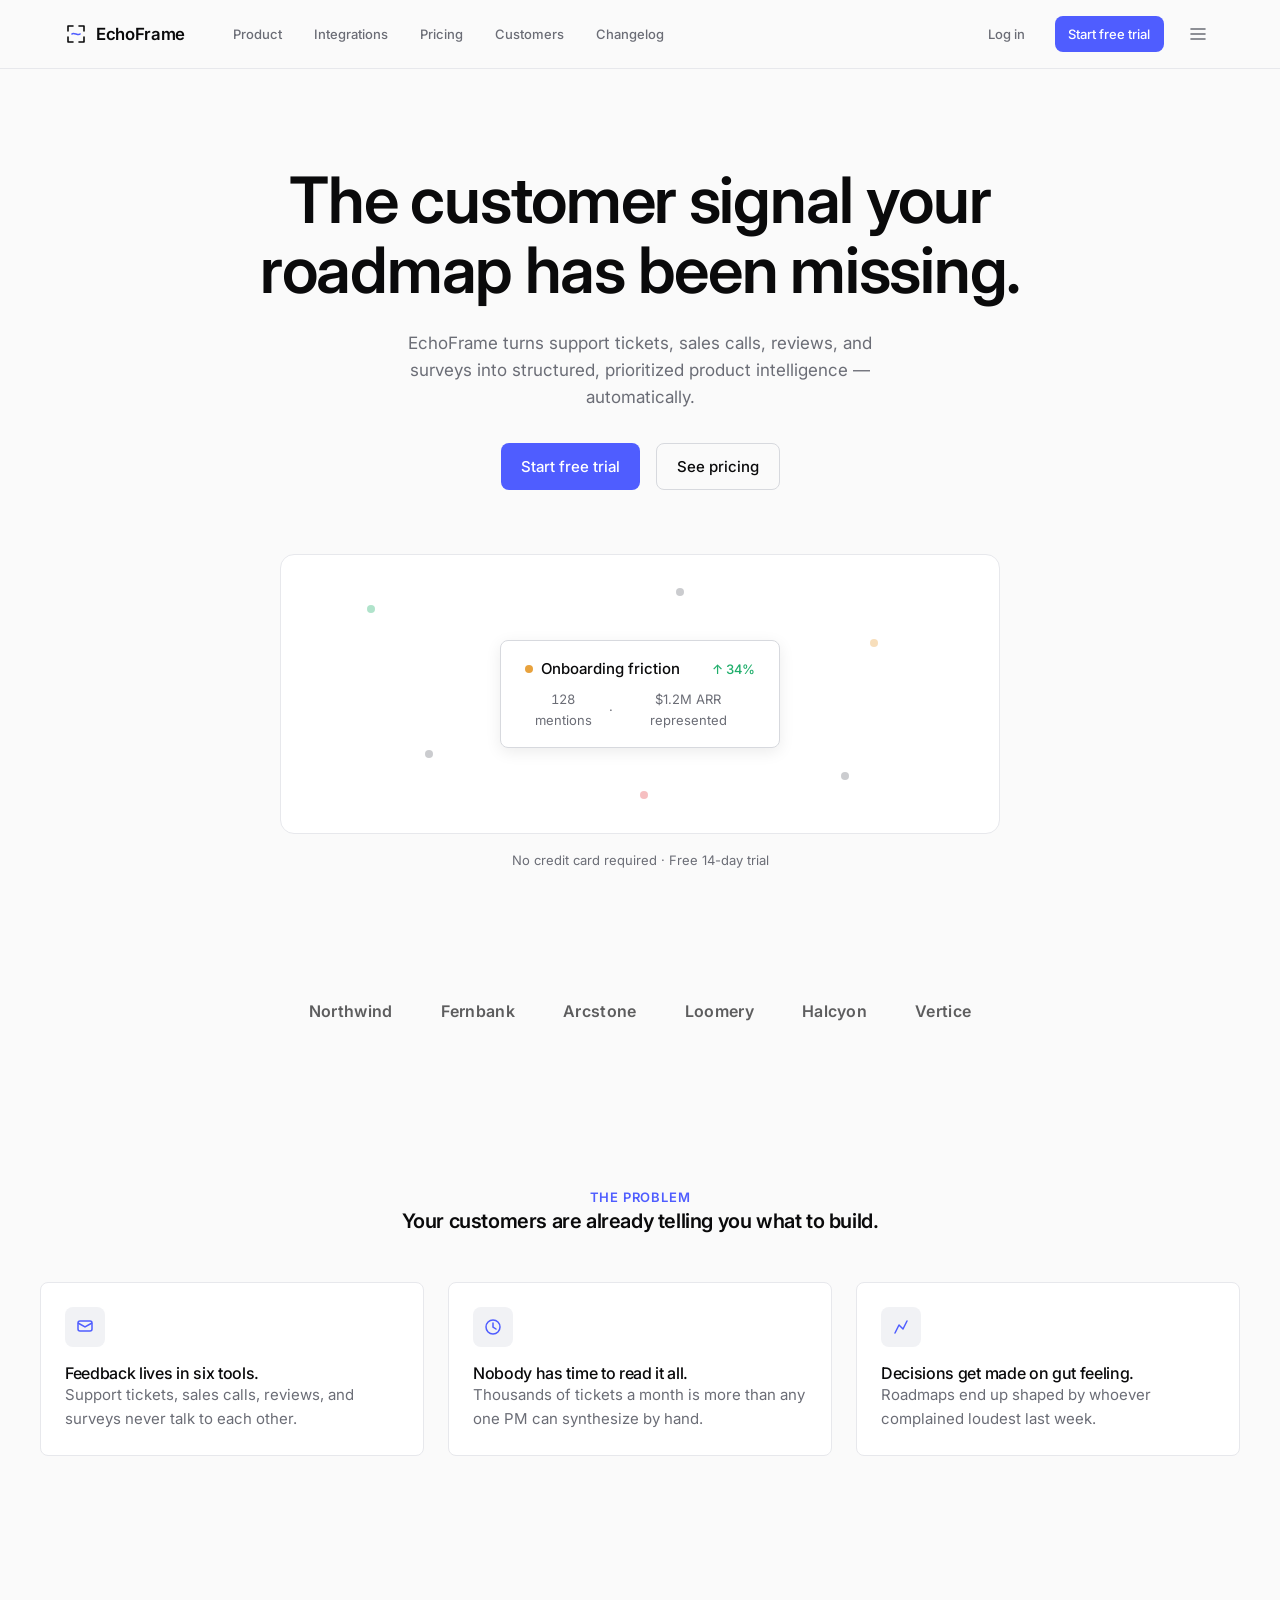
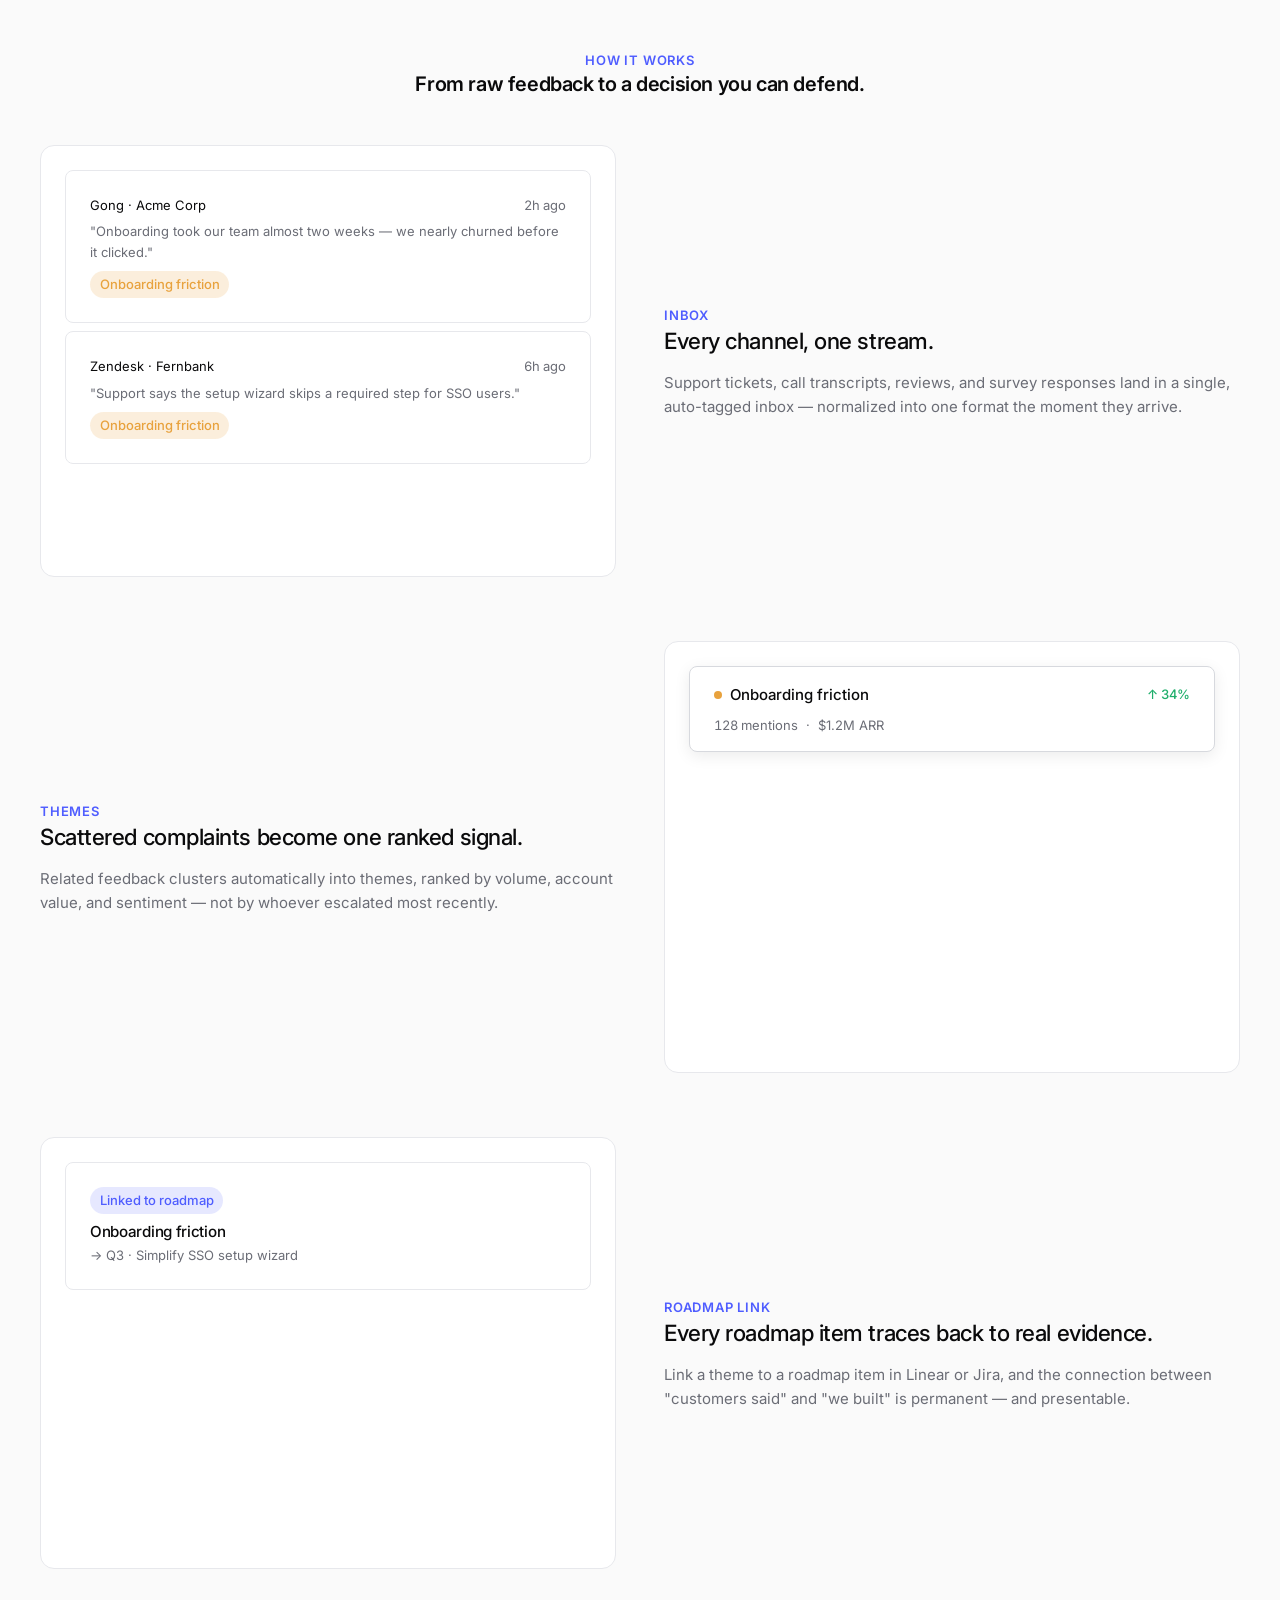
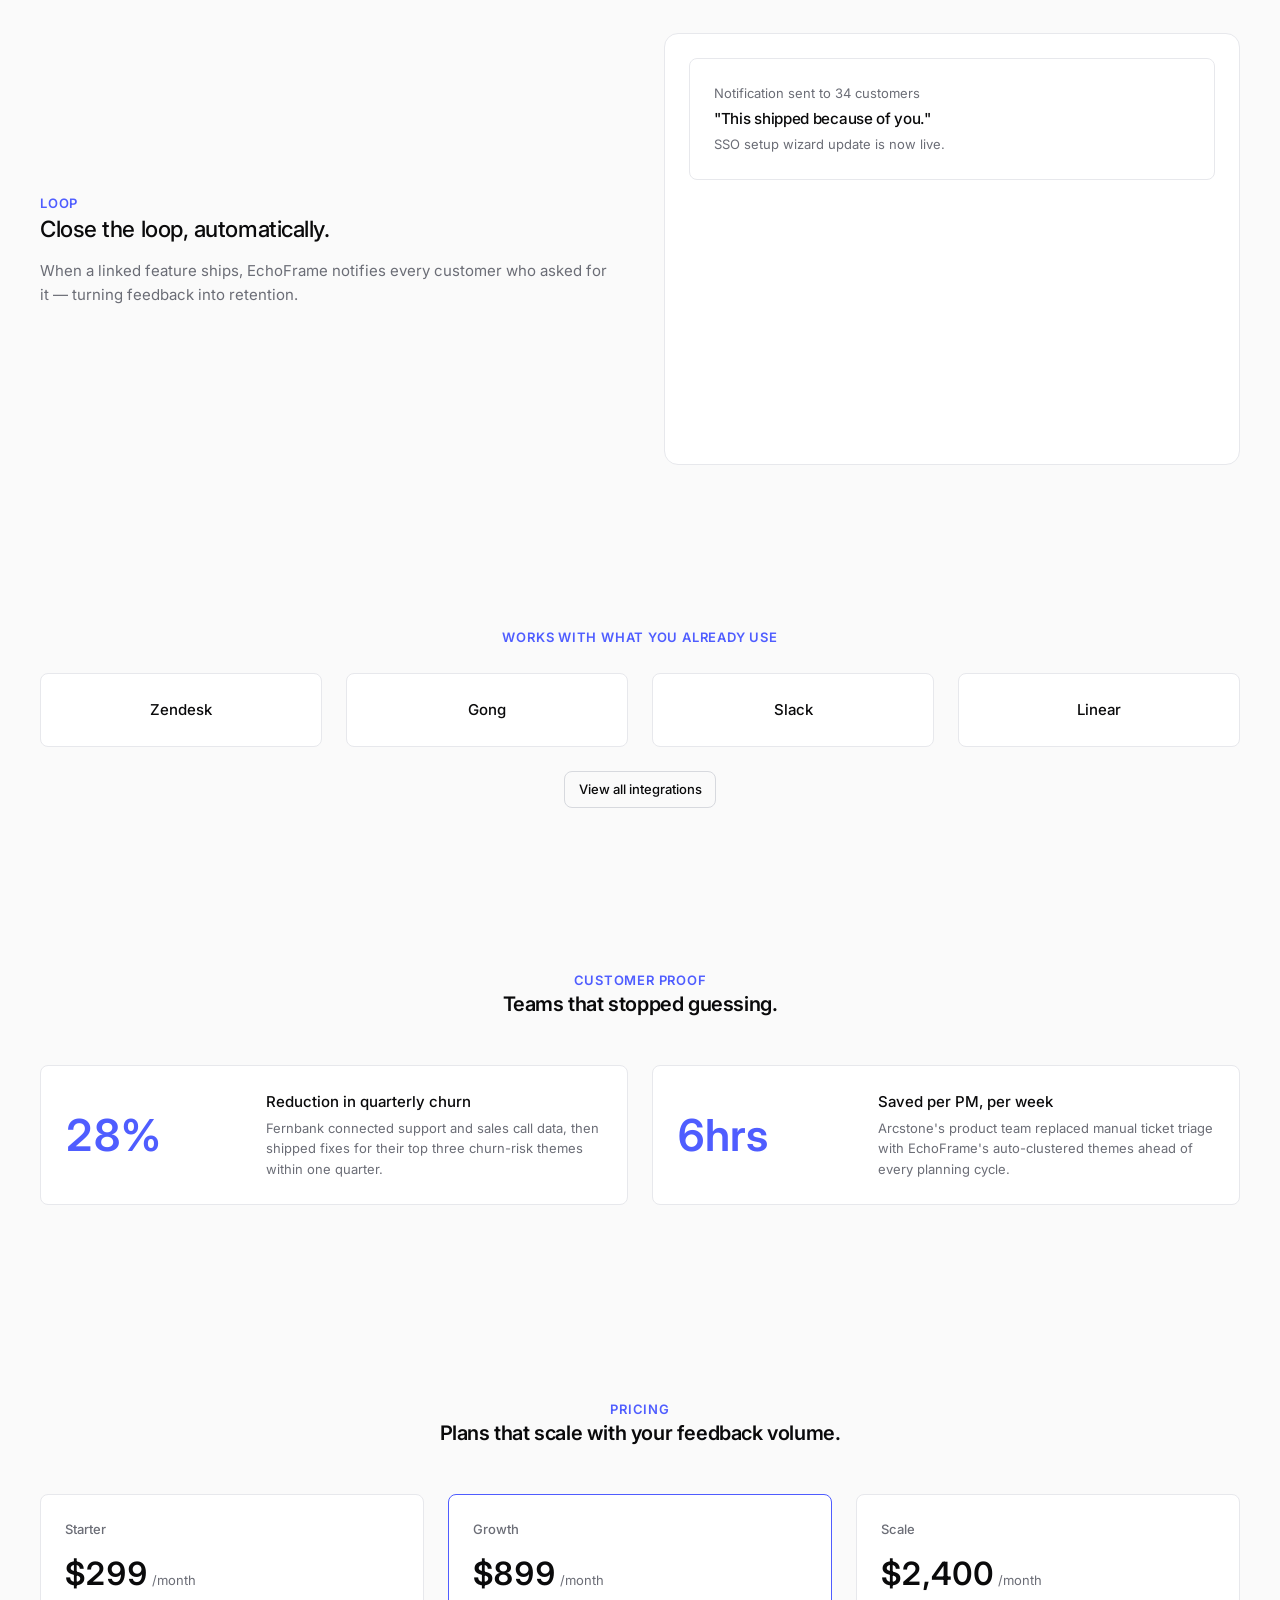
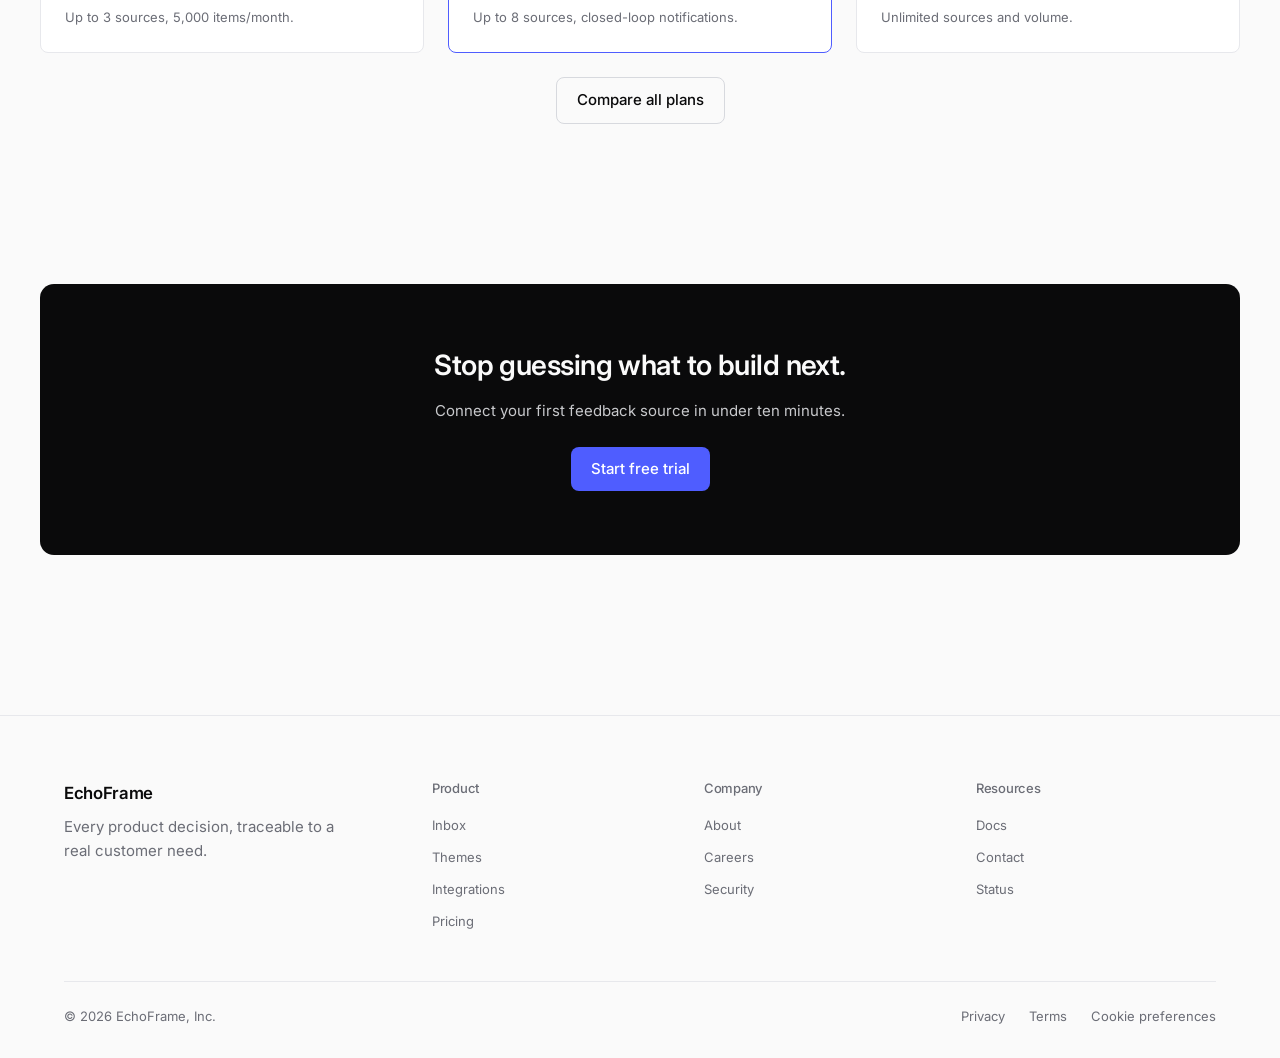
==== index.html @ 636181c3 "testing..." ====
<!DOCTYPE html>
<html lang="en" data-default-theme="light">
<head>
<meta charset="UTF-8">
<meta name="viewport" content="width=device-width, initial-scale=1.0">
<title>EchoFrame — The customer signal your roadmap has been missing</title>
<meta name="description" content="EchoFrame turns scattered customer feedback from support, sales, reviews, and surveys into structured, roadmap-ready product intelligence.">
<meta property="og:title" content="EchoFrame">
<meta property="og:description" content="The customer signal your roadmap has been missing.">
<link rel="icon" href="data:image/svg+xml,<svg xmlns=%22http://www.w3.org/2000/svg%22 viewBox=%220 0 24 24%22><rect width=%2224%22 height=%2224%22 rx=%226%22 fill=%22%234F5DFF%22/></svg>">
<link rel="preconnect" href="https://fonts.googleapis.com">
<link rel="preconnect" href="https://fonts.gstatic.com" crossorigin>
<link href="https://fonts.googleapis.com/css2?family=Inter:wght@400;500;600&display=swap" rel="stylesheet">
<link rel="stylesheet" href="css/tokens.css">
<link rel="stylesheet" href="css/base.css">
<link rel="stylesheet" href="css/components.css">
<link rel="stylesheet" href="css/layout.css">
<link rel="stylesheet" href="css/pages.css">
</head>
<body>

<a class="sr-only" href="#main">Skip to content</a>

<!-- ============ NAV ============ -->
<header class="site-nav">
  <div class="container">
    <div class="nav-left">
      <a class="brand" href="index.html" aria-label="EchoFrame home">
        <svg class="brand-mark" viewBox="0 0 24 24" fill="none"><path d="M4 4H9M4 4V9M20 4H15M20 4V9M4 20H9M4 20V15M20 20H15M20 20V15" stroke="currentColor" stroke-width="1.6" stroke-linecap="round"/><path d="M8 12C9.5 10 14.5 14 16 12" stroke="#4F5DFF" stroke-width="1.6" stroke-linecap="round"/></svg>
        EchoFrame
      </a>
      <nav class="nav-links" aria-label="Primary">
        <a href="index.html#product">Product</a>
        <a href="integrations.html">Integrations</a>
        <a href="pricing.html">Pricing</a>
        <a href="index.html#customers">Customers</a>
        <a href="#" aria-disabled="true">Changelog</a>
      </nav>
    </div>
    <div class="nav-right">
      <a class="btn btn-ghost btn-sm" href="login.html">Log in</a>
      <a class="btn btn-primary btn-sm" href="signup.html">Start free trial</a>
      <button class="nav-toggle icon-btn" data-nav-toggle aria-expanded="false" aria-label="Open menu">
        <svg width="20" height="20" viewBox="0 0 20 20" fill="none"><path d="M3 5H17M3 10H17M3 15H17" stroke="currentColor" stroke-width="1.6" stroke-linecap="round"/></svg>
      </button>
    </div>
  </div>
</header>

<div class="mobile-nav" data-mobile-nav>
  <div class="mobile-nav-header">
    <span class="brand">EchoFrame</span>
    <button class="icon-btn" data-nav-close aria-label="Close menu">
      <svg width="20" height="20" viewBox="0 0 20 20" fill="none"><path d="M5 5L15 15M15 5L5 15" stroke="currentColor" stroke-width="1.6" stroke-linecap="round"/></svg>
    </button>
  </div>
  <nav class="mobile-nav-links" aria-label="Mobile">
    <a href="index.html#product">Product</a>
    <a href="integrations.html">Integrations</a>
    <a href="pricing.html">Pricing</a>
    <a href="index.html#customers">Customers</a>
  </nav>
  <div class="mobile-nav-footer">
    <a class="btn btn-secondary btn-block" href="login.html">Log in</a>
    <a class="btn btn-primary btn-block" href="signup.html">Start free trial</a>
  </div>
</div>

<main id="main">

  <!-- ============ HERO ============ -->
  <section class="hero container">
    <h1>The customer signal your roadmap has been missing.</h1>
    <p class="lede">EchoFrame turns support tickets, sales calls, reviews, and surveys into structured, prioritized product intelligence — automatically.</p>
    <div class="hero-actions">
      <a class="btn btn-primary" href="signup.html">Start free trial</a>
      <a class="btn btn-secondary" href="pricing.html">See pricing</a>
    </div>

    <div class="converge-visual" aria-hidden="true">
      <span class="converge-dot"></span>
      <span class="converge-dot"></span>
      <span class="converge-dot"></span>
      <span class="converge-dot"></span>
      <span class="converge-dot"></span>
      <span class="converge-dot"></span>
      <div class="theme-card-demo">
        <div class="top-row">
          <div class="title-row"><span class="dot dot-warning"></span> Onboarding friction</div>
          <span class="trend font-tabular">↑ 34%</span>
        </div>
        <div class="meta-row text-meta text-secondary">
          <span class="font-tabular">128 mentions</span> · <span>$1.2M ARR represented</span>
        </div>
      </div>
    </div>
    <p class="hero-note">No credit card required · Free 14-day trial</p>
  </section>

  <!-- ============ LOGO BAR ============ -->
  <section class="section-tight container">
    <div class="logo-bar">
      <span>Northwind</span><span>Fernbank</span><span>Arcstone</span><span>Loomery</span><span>Halcyon</span><span>Vertice</span>
    </div>
  </section>

  <!-- ============ PROBLEM FRAMING ============ -->
  <section class="section container">
    <div class="section-head center">
      <span class="eyebrow">The problem</span>
      <h2>Your customers are already telling you what to build.</h2>
    </div>
    <div class="grid grid-3">
      <div class="card problem-card">
        <div class="icon-tile">
          <svg width="20" height="20" viewBox="0 0 20 20" fill="none"><rect x="3" y="4" width="14" height="10" rx="2" stroke="currentColor" stroke-width="1.5"/><path d="M3 6L10 10L17 6" stroke="currentColor" stroke-width="1.5"/></svg>
        </div>
        <h3>Feedback lives in six tools.</h3>
        <p>Support tickets, sales calls, reviews, and surveys never talk to each other.</p>
      </div>
      <div class="card problem-card">
        <div class="icon-tile">
          <svg width="20" height="20" viewBox="0 0 20 20" fill="none"><circle cx="10" cy="10" r="7" stroke="currentColor" stroke-width="1.5"/><path d="M10 6V10L13 12" stroke="currentColor" stroke-width="1.5" stroke-linecap="round"/></svg>
        </div>
        <h3>Nobody has time to read it all.</h3>
        <p>Thousands of tickets a month is more than any one PM can synthesize by hand.</p>
      </div>
      <div class="card problem-card">
        <div class="icon-tile">
          <svg width="20" height="20" viewBox="0 0 20 20" fill="none"><path d="M4 16L8 8L12 12L16 4" stroke="currentColor" stroke-width="1.5" stroke-linecap="round" stroke-linejoin="round"/></svg>
        </div>
        <h3>Decisions get made on gut feeling.</h3>
        <p>Roadmaps end up shaped by whoever complained loudest last week.</p>
      </div>
    </div>
  </section>

  <!-- ============ PRODUCT WALKTHROUGH ============ -->
  <section id="product" class="section container">
    <div class="section-head center">
      <span class="eyebrow">How it works</span>
      <h2>From raw feedback to a decision you can defend.</h2>
    </div>

    <div class="split reveal" style="margin-bottom: var(--space-8);">
      <div class="split-media">
        <div class="card" style="margin-bottom:8px;">
          <div class="row between"><span class="text-meta">Gong · Acme Corp</span><span class="text-meta text-secondary font-tabular">2h ago</span></div>
          <p style="margin-top:6px; font-size: var(--fs-meta);">"Onboarding took our team almost two weeks — we nearly churned before it clicked."</p>
          <div class="row gap-1" style="margin-top:8px;"><span class="badge badge-warning">Onboarding friction</span></div>
        </div>
        <div class="card">
          <div class="row between"><span class="text-meta">Zendesk · Fernbank</span><span class="text-meta text-secondary font-tabular">6h ago</span></div>
          <p style="margin-top:6px; font-size: var(--fs-meta);">"Support says the setup wizard skips a required step for SSO users."</p>
          <div class="row gap-1" style="margin-top:8px;"><span class="badge badge-warning">Onboarding friction</span></div>
        </div>
      </div>
      <div>
        <span class="eyebrow">Inbox</span>
        <h3 style="font-size:1.4rem; margin-bottom: var(--space-2);">Every channel, one stream.</h3>
        <p>Support tickets, call transcripts, reviews, and survey responses land in a single, auto-tagged inbox — normalized into one format the moment they arrive.</p>
      </div>
    </div>

    <div class="split reverse reveal" style="margin-bottom: var(--space-8);">
      <div class="split-media">
        <div class="theme-card-demo" style="width:100%;">
          <div class="top-row">
            <div class="title-row"><span class="dot dot-warning"></span> Onboarding friction</div>
            <span class="trend font-tabular">↑ 34%</span>
          </div>
          <div class="meta-row text-meta text-secondary"><span class="font-tabular">128 mentions</span> · <span>$1.2M ARR</span></div>
        </div>
      </div>
      <div>
        <span class="eyebrow">Themes</span>
        <h3 style="font-size:1.4rem; margin-bottom: var(--space-2);">Scattered complaints become one ranked signal.</h3>
        <p>Related feedback clusters automatically into themes, ranked by volume, account value, and sentiment — not by whoever escalated most recently.</p>
      </div>
    </div>

    <div class="split reveal" style="margin-bottom: var(--space-8);">
      <div class="split-media">
        <div class="card">
          <div class="row gap-1"><span class="badge badge-accent">Linked to roadmap</span></div>
          <h3 style="margin-top:8px; font-size:0.95rem;">Onboarding friction</h3>
          <p class="text-meta" style="margin-top:4px;">→ Q3 · Simplify SSO setup wizard</p>
        </div>
      </div>
      <div>
        <span class="eyebrow">Roadmap link</span>
        <h3 style="font-size:1.4rem; margin-bottom: var(--space-2);">Every roadmap item traces back to real evidence.</h3>
        <p>Link a theme to a roadmap item in Linear or Jira, and the connection between "customers said" and "we built" is permanent — and presentable.</p>
      </div>
    </div>

    <div class="split reverse reveal">
      <div class="split-media">
        <div class="card">
          <p class="text-meta text-secondary">Notification sent to 34 customers</p>
          <h3 style="margin-top:6px; font-size:0.95rem;">"This shipped because of you."</h3>
          <p class="text-meta" style="margin-top:6px;">SSO setup wizard update is now live.</p>
        </div>
      </div>
      <div>
        <span class="eyebrow">Loop</span>
        <h3 style="font-size:1.4rem; margin-bottom: var(--space-2);">Close the loop, automatically.</h3>
        <p>When a linked feature ships, EchoFrame notifies every customer who asked for it — turning feedback into retention.</p>
      </div>
    </div>
  </section>

  <!-- ============ INTEGRATIONS STRIP ============ -->
  <section class="section-tight container text-center">
    <span class="eyebrow">Works with what you already use</span>
    <div class="grid grid-4" style="margin-top: var(--space-3);">
      <div class="card text-center"><p style="margin:0; font-weight:500; color:var(--color-text-primary);">Zendesk</p></div>
      <div class="card text-center"><p style="margin:0; font-weight:500; color:var(--color-text-primary);">Gong</p></div>
      <div class="card text-center"><p style="margin:0; font-weight:500; color:var(--color-text-primary);">Slack</p></div>
      <div class="card text-center"><p style="margin:0; font-weight:500; color:var(--color-text-primary);">Linear</p></div>
    </div>
    <a class="btn btn-secondary btn-sm" style="margin-top: var(--space-3);" href="integrations.html">View all integrations</a>
  </section>

  <!-- ============ CUSTOMER PROOF ============ -->
  <section id="customers" class="section container">
    <div class="section-head center">
      <span class="eyebrow">Customer proof</span>
      <h2>Teams that stopped guessing.</h2>
    </div>
    <div class="grid grid-2 gap-3">
      <div class="card case-study">
        <div class="case-stat font-tabular">28%</div>
        <div>
          <p style="color:var(--color-text-primary); font-weight:500; margin-bottom:4px;">Reduction in quarterly churn</p>
          <p class="text-meta">Fernbank connected support and sales call data, then shipped fixes for their top three churn-risk themes within one quarter.</p>
        </div>
      </div>
      <div class="card case-study">
        <div class="case-stat font-tabular">6hrs</div>
        <div>
          <p style="color:var(--color-text-primary); font-weight:500; margin-bottom:4px;">Saved per PM, per week</p>
          <p class="text-meta">Arcstone's product team replaced manual ticket triage with EchoFrame's auto-clustered themes ahead of every planning cycle.</p>
        </div>
      </div>
    </div>
  </section>

  <!-- ============ PRICING TEASER ============ -->
  <section class="section container">
    <div class="section-head center">
      <span class="eyebrow">Pricing</span>
      <h2>Plans that scale with your feedback volume.</h2>
    </div>
    <div class="grid grid-3">
      <div class="card">
        <p class="plan-name">Starter</p>
        <div class="plan-price"><span class="amount font-tabular">$299</span><span class="period">/month</span></div>
        <p class="text-meta">Up to 3 sources, 5,000 items/month.</p>
      </div>
      <div class="card" style="border-color: var(--color-accent);">
        <p class="plan-name">Growth</p>
        <div class="plan-price"><span class="amount font-tabular">$899</span><span class="period">/month</span></div>
        <p class="text-meta">Up to 8 sources, closed-loop notifications.</p>
      </div>
      <div class="card">
        <p class="plan-name">Scale</p>
        <div class="plan-price"><span class="amount font-tabular">$2,400</span><span class="period">/month</span></div>
        <p class="text-meta">Unlimited sources and volume.</p>
      </div>
    </div>
    <div class="text-center" style="margin-top: var(--space-3);">
      <a class="btn btn-secondary" href="pricing.html">Compare all plans</a>
    </div>
  </section>

  <!-- ============ FINAL CTA ============ -->
  <section class="container section-tight">
    <div class="cta-band">
      <h2>Stop guessing what to build next.</h2>
      <p>Connect your first feedback source in under ten minutes.</p>
      <a class="btn btn-primary" href="signup.html">Start free trial</a>
    </div>
  </section>

</main>

<!-- ============ FOOTER ============ -->
<footer class="site-footer">
  <div class="container">
    <div class="footer-grid">
      <div class="footer-col footer-brand">
        <span class="brand">EchoFrame</span>
        <p class="text-secondary">Every product decision, traceable to a real customer need.</p>
      </div>
      <div class="footer-col">
        <h3>Product</h3>
        <ul>
          <li><a href="index.html#product">Inbox</a></li>
          <li><a href="index.html#product">Themes</a></li>
          <li><a href="integrations.html">Integrations</a></li>
          <li><a href="pricing.html">Pricing</a></li>
        </ul>
      </div>
      <div class="footer-col">
        <h3>Company</h3>
        <ul>
          <li><a href="#">About</a></li>
          <li><a href="#">Careers</a></li>
          <li><a href="#">Security</a></li>
        </ul>
      </div>
      <div class="footer-col">
        <h3>Resources</h3>
        <ul>
          <li><a href="#">Docs</a></li>
          <li><a href="#">Contact</a></li>
          <li><a href="#">Status</a></li>
        </ul>
      </div>
    </div>
    <div class="footer-bottom">
      <span>© 2026 EchoFrame, Inc.</span>
      <div class="footer-bottom-links">
        <a href="#">Privacy</a>
        <a href="#">Terms</a>
        <a href="#">Cookie preferences</a>
      </div>
    </div>
  </div>
</footer>

<script src="js/main.js"></script>
</body>
</html>
---- css/tokens.css ----
/* ==========================================================================
   EchoFrame Design Tokens
   Primitive tokens -> Semantic tokens. Components should only ever
   reference semantic tokens (the second block), never primitives directly.
   ========================================================================== */

:root {
  /* ---- Primitive color tokens ---- */
  --ink-black: #0A0A0B;
  --graphite: #1C1D1F;
  --graphite-2: #262729;
  --slate: #6B6D76;
  --slate-2: #8E9099;
  --mist: #E7E8EC;
  --mist-2: #F1F2F5;
  --paper-white: #FAFAFA;
  --white: #FFFFFF;

  --signal-indigo: #4F5DFF;
  --signal-indigo-strong: #3C48D6;
  --signal-green: #1FAE6B;
  --signal-amber: #E8A23D;
  --signal-red: #E5484D;

  /* ---- Primitive type tokens ---- */
  --font-sans: 'Inter', -apple-system, BlinkMacSystemFont, 'Segoe UI', Helvetica, Arial, sans-serif;
  --font-mono: 'JetBrains Mono', ui-monospace, SFMono-Regular, Menlo, Consolas, monospace;

  --fs-display: clamp(2.75rem, 5vw, 4.5rem);
  --fs-h1: 1.75rem;
  --fs-h2: 1.25rem;
  --fs-h3: 1rem;
  --fs-body: 0.9375rem;
  --fs-meta: 0.8125rem;
  --fs-stat: 2rem;

  --lh-tight: 1.1;
  --lh-heading: 1.25;
  --lh-body: 1.6;

  --fw-regular: 400;
  --fw-medium: 500;
  --fw-semibold: 600;

  --tracking-tight: -0.02em;
  --tracking-normal: 0;

  /* ---- Primitive spacing scale (8px grid, 4px half-step) ---- */
  --space-05: 0.25rem; /* 4px  */
  --space-1:  0.5rem;  /* 8px  */
  --space-2:  1rem;    /* 16px */
  --space-3:  1.5rem;  /* 24px */
  --space-4:  2rem;    /* 32px */
  --space-6:  3rem;    /* 48px */
  --space-8:  4rem;    /* 64px */
  --space-12: 6rem;    /* 96px */
  --space-16: 8rem;    /* 128px */

  /* ---- Primitive radius scale ---- */
  --radius-sm: 4px;
  --radius-md: 8px;
  --radius-lg: 14px;
  --radius-full: 999px;

  /* ---- Primitive shadow scale ---- */
  --shadow-none: none;
  --shadow-raised: 0 4px 16px rgba(10, 10, 11, 0.08);
  --shadow-overlay: 0 16px 48px rgba(10, 10, 11, 0.18);

  /* ---- Primitive motion scale ---- */
  --duration-micro: 140ms;
  --duration-panel: 280ms;
  --ease-out: cubic-bezier(0.16, 1, 0.3, 1);
  --ease-in: cubic-bezier(0.7, 0, 0.84, 0);

  /* ---- Breakpoints (reference only; used in media queries directly) ---- */
  --bp-tablet: 768px;
  --bp-laptop: 1024px;
  --bp-desktop: 1280px;

  /* ---- Semantic tokens: LIGHT THEME (marketing default) ---- */
  --color-bg: var(--paper-white);
  --color-bg-elevated: var(--white);
  --color-surface: var(--white);
  --color-surface-sunken: var(--mist-2);
  --color-border: var(--mist);
  --color-border-strong: #D7D9DE;
  --color-text-primary: var(--ink-black);
  --color-text-secondary: var(--slate);
  --color-text-on-accent: var(--white);
  --color-accent: var(--signal-indigo);
  --color-accent-strong: var(--signal-indigo-strong);
  --color-status-positive: var(--signal-green);
  --color-status-warning: var(--signal-amber);
  --color-status-negative: var(--signal-red);
  --shadow-elevated: var(--shadow-raised);
}

/* ---- Semantic tokens: DARK THEME (product app default) ---- */
[data-theme="dark"] {
  --color-bg: var(--ink-black);
  --color-bg-elevated: var(--graphite);
  --color-surface: var(--graphite);
  --color-surface-sunken: var(--graphite-2);
  --color-border: #2C2D30;
  --color-border-strong: #3A3B3F;
  --color-text-primary: #F2F2F4;
  --color-text-secondary: var(--slate-2);
  --color-text-on-accent: var(--white);
  --color-accent: #6C77FF;
  --color-accent-strong: #8790FF;
  --color-status-positive: #33C37F;
  --color-status-warning: #F0B054;
  --color-status-negative: #F0656A;
  --shadow-elevated: none;
}
---- css/base.css ----
/* ==========================================================================
   Base reset & global element styles
   ========================================================================== */

*, *::before, *::after { box-sizing: border-box; }

html {
  -webkit-text-size-adjust: 100%;
  scroll-behavior: smooth;
}

@media (prefers-reduced-motion: reduce) {
  html { scroll-behavior: auto; }
  *, *::before, *::after {
    animation-duration: 0.001ms !important;
    animation-iteration-count: 1 !important;
    transition-duration: 0.001ms !important;
    scroll-behavior: auto !important;
  }
}

body {
  margin: 0;
  background: var(--color-bg);
  color: var(--color-text-primary);
  font-family: var(--font-sans);
  font-size: var(--fs-body);
  line-height: var(--lh-body);
  -webkit-font-smoothing: antialiased;
  transition: background-color var(--duration-panel) var(--ease-out), color var(--duration-panel) var(--ease-out);
}

img, svg { display: block; max-width: 100%; }

a { color: inherit; text-decoration: none; }

button {
  font-family: inherit;
  cursor: pointer;
  border: none;
  background: none;
  color: inherit;
}

ul { margin: 0; padding: 0; list-style: none; }

h1, h2, h3, p { margin: 0; }

h1, h2, h3 {
  font-weight: var(--fw-semibold);
  letter-spacing: var(--tracking-tight);
  line-height: var(--lh-heading);
}

h1 { font-size: var(--fs-h1); }
h2 { font-size: var(--fs-h2); }
h3 { font-size: var(--fs-h3); font-weight: var(--fw-medium); }

p { color: var(--color-text-secondary); }

.font-tabular { font-feature-settings: "tnum" 1; font-variant-numeric: tabular-nums; }

/* Visible keyboard focus everywhere — never color-only */
:focus-visible {
  outline: 2px solid var(--color-accent);
  outline-offset: 2px;
  border-radius: var(--radius-sm);
}

/* Utility: screen-reader only */
.sr-only {
  position: absolute;
  width: 1px; height: 1px;
  padding: 0; margin: -1px;
  overflow: hidden;
  clip: rect(0,0,0,0);
  white-space: nowrap;
}

.container {
  width: 100%;
  max-width: 1200px;
  margin: 0 auto;
  padding: 0 var(--space-3);
}

@media (max-width: 767px) {
  .container { padding: 0 var(--space-2); }
}
---- css/components.css ----
/* ==========================================================================
   Components
   ========================================================================== */

/* ---- Buttons ---- */
.btn {
  display: inline-flex;
  align-items: center;
  justify-content: center;
  gap: var(--space-1);
  padding: 0.65rem 1.25rem;
  font-size: var(--fs-body);
  font-weight: var(--fw-medium);
  border-radius: var(--radius-md);
  transition: background-color var(--duration-micro) linear, border-color var(--duration-micro) linear, color var(--duration-micro) linear, transform var(--duration-micro) var(--ease-out);
  white-space: nowrap;
}
.btn:active { transform: translateY(1px); }

.btn-primary {
  background: var(--color-accent);
  color: var(--color-text-on-accent);
}
.btn-primary:hover { background: var(--color-accent-strong); }

.btn-secondary {
  background: transparent;
  color: var(--color-text-primary);
  border: 1px solid var(--color-border-strong);
}
.btn-secondary:hover { border-color: var(--color-accent); }

.btn-ghost {
  background: transparent;
  color: var(--color-text-secondary);
}
.btn-ghost:hover { color: var(--color-text-primary); }

.btn-sm { padding: 0.45rem 0.85rem; font-size: var(--fs-meta); }
.btn-block { width: 100%; }

/* ---- Site nav ---- */
.site-nav {
  position: sticky;
  top: 0;
  z-index: 50;
  background: color-mix(in srgb, var(--color-bg) 88%, transparent);
  backdrop-filter: blur(10px);
  border-bottom: 1px solid var(--color-border);
}
.site-nav .container {
  display: flex;
  align-items: center;
  justify-content: space-between;
  height: 68px;
}
.nav-left { display: flex; align-items: center; gap: var(--space-6); }
.nav-links { display: flex; align-items: center; gap: var(--space-4); }
.nav-links a {
  font-size: var(--fs-meta);
  font-weight: var(--fw-medium);
  color: var(--color-text-secondary);
  transition: color var(--duration-micro) linear;
}
.nav-links a:hover, .nav-links a[aria-current="page"] { color: var(--color-text-primary); }
.nav-right { display: flex; align-items: center; gap: var(--space-2); }

.brand {
  display: flex;
  align-items: center;
  gap: var(--space-1);
  font-weight: var(--fw-semibold);
  font-size: 1.05rem;
  letter-spacing: var(--tracking-tight);
}
.brand-mark { width: 24px; height: 24px; }

.nav-toggle {
  display: none;
  width: 40px; height: 40px;
  align-items: center; justify-content: center;
}

/* ---- Mobile nav overlay ---- */
.mobile-nav {
  position: fixed;
  inset: 0;
  background: var(--color-bg);
  z-index: 100;
  display: flex;
  flex-direction: column;
  padding: var(--space-3);
  transform: translateY(-100%);
  transition: transform var(--duration-panel) var(--ease-out);
}
.mobile-nav.is-open { transform: translateY(0); }
.mobile-nav-header { display: flex; justify-content: space-between; align-items: center; height: 44px; margin-bottom: var(--space-4); }
.mobile-nav-links { display: flex; flex-direction: column; gap: var(--space-3); font-size: 1.5rem; font-weight: var(--fw-medium); }
.mobile-nav-footer { margin-top: auto; display: flex; flex-direction: column; gap: var(--space-2); padding-top: var(--space-4); }

@media (max-width: 1023px) {
  .nav-links, .nav-right .btn-secondary { display: none; }
  .nav-toggle { display: flex; }
}

/* ---- Icon button ---- */
.icon-btn {
  width: 36px; height: 36px;
  display: inline-flex; align-items: center; justify-content: center;
  border-radius: var(--radius-md);
  color: var(--color-text-secondary);
  transition: background-color var(--duration-micro) linear, color var(--duration-micro) linear;
}
.icon-btn:hover { background: var(--color-surface-sunken); color: var(--color-text-primary); }

/* ---- Cards ---- */
.card {
  background: var(--color-surface);
  border: 1px solid var(--color-border);
  border-radius: var(--radius-md);
  padding: var(--space-3);
  transition: border-color var(--duration-micro) linear, transform var(--duration-micro) var(--ease-out);
}

.card-hover:hover { border-color: var(--color-border-strong); transform: translateY(-2px); }

/* ---- Badges / tags ---- */
.badge {
  display: inline-flex;
  align-items: center;
  gap: 0.35em;
  font-size: var(--fs-meta);
  font-weight: var(--fw-medium);
  padding: 0.2rem 0.6rem;
  border-radius: var(--radius-full);
  background: var(--color-surface-sunken);
  color: var(--color-text-secondary);
}
.badge-accent { background: color-mix(in srgb, var(--color-accent) 14%, transparent); color: var(--color-accent); }
.badge-positive { background: color-mix(in srgb, var(--color-status-positive) 16%, transparent); color: var(--color-status-positive); }
.badge-warning { background: color-mix(in srgb, var(--color-status-warning) 18%, transparent); color: var(--color-status-warning); }
.badge-negative { background: color-mix(in srgb, var(--color-status-negative) 16%, transparent); color: var(--color-status-negative); }

.dot { width: 8px; height: 8px; border-radius: 50%; flex-shrink: 0; }
.dot-positive { background: var(--color-status-positive); }
.dot-warning { background: var(--color-status-warning); }
.dot-negative { background: var(--color-status-negative); }

/* ---- Section eyebrow label ---- */
.eyebrow {
  font-size: var(--fs-meta);
  font-weight: var(--fw-semibold);
  letter-spacing: 0.06em;
  text-transform: uppercase;
  color: var(--color-accent);
  margin-bottom: var(--space-2);
}

/* ---- Forms ---- */
.field { display: flex; flex-direction: column; gap: var(--space-1); margin-bottom: var(--space-3); }
.field label { font-size: var(--fs-meta); font-weight: var(--fw-medium); color: var(--color-text-primary); }
.field input, .field select, .field textarea {
  font-family: inherit;
  font-size: var(--fs-body);
  padding: 0.7rem 0.85rem;
  border: 1px solid var(--color-border-strong);
  border-radius: var(--radius-md);
  background: var(--color-surface);
  color: var(--color-text-primary);
  transition: border-color var(--duration-micro) linear;
}
.field input:focus, .field select:focus, .field textarea:focus {
  outline: none;
  border-color: var(--color-accent);
}
.field-error input { border-color: var(--color-status-negative); }
.field-error-msg { font-size: var(--fs-meta); color: var(--color-status-negative); }
.field-hint { font-size: var(--fs-meta); color: var(--color-text-secondary); }

.form-confirm {
  display: flex;
  flex-direction: column;
  align-items: flex-start;
  gap: var(--space-1);
  padding: var(--space-3);
  background: color-mix(in srgb, var(--color-status-positive) 10%, transparent);
  border: 1px solid color-mix(in srgb, var(--color-status-positive) 30%, transparent);
  border-radius: var(--radius-md);
}

/* ---- Footer ---- */
.site-footer {
  border-top: 1px solid var(--color-border);
  padding: var(--space-8) 0 var(--space-4);
  margin-top: var(--space-12);
}
.footer-grid {
  display: grid;
  grid-template-columns: 1.4fr 1fr 1fr 1fr;
  gap: var(--space-4);
  padding-bottom: var(--space-6);
}
.footer-col h3 { font-size: var(--fs-meta); color: var(--color-text-secondary); font-weight: var(--fw-medium); margin-bottom: var(--space-2); }
.footer-col ul { display: flex; flex-direction: column; gap: var(--space-1); }
.footer-col a { font-size: var(--fs-meta); color: var(--color-text-secondary); transition: color var(--duration-micro) linear; }
.footer-col a:hover { color: var(--color-text-primary); }
.footer-brand p { max-width: 280px; margin-top: var(--space-1); }
.footer-social { display: flex; gap: var(--space-2); margin-top: var(--space-3); }
.footer-bottom {
  display: flex;
  justify-content: space-between;
  align-items: center;
  padding-top: var(--space-3);
  border-top: 1px solid var(--color-border);
  font-size: var(--fs-meta);
  color: var(--color-text-secondary);
  flex-wrap: wrap;
  gap: var(--space-2);
}
.footer-bottom-links { display: flex; gap: var(--space-3); }

@media (max-width: 767px) {
  .footer-grid { grid-template-columns: 1fr 1fr; gap: var(--space-4) var(--space-2); }
  .footer-brand { grid-column: 1 / -1; }
}

/* ---- Toast (used on dashboard demo) ---- */
.toast {
  position: fixed;
  bottom: var(--space-3);
  right: var(--space-3);
  display: flex;
  align-items: center;
  gap: var(--space-2);
  background: var(--color-surface);
  border: 1px solid var(--color-border);
  border-left: 3px solid var(--color-accent);
  border-radius: var(--radius-md);
  padding: var(--space-2) var(--space-3);
  box-shadow: var(--shadow-elevated);
  transform: translateY(12px);
  opacity: 0;
  pointer-events: none;
  transition: transform var(--duration-panel) var(--ease-out), opacity var(--duration-panel) var(--ease-out);
  z-index: 200;
  font-size: var(--fs-meta);
}
.toast.is-visible { transform: translateY(0); opacity: 1; }

/* ---- Reveal-on-scroll ---- */
.reveal {
  opacity: 0;
  transform: translateY(16px);
  transition: opacity 600ms var(--ease-out), transform 600ms var(--ease-out);
}
.reveal.is-visible { opacity: 1; transform: translateY(0); }

/* ---- Theme toggle switch ---- */
.theme-toggle {
  width: 36px; height: 36px;
  border-radius: var(--radius-md);
  display: inline-flex; align-items: center; justify-content: center;
  color: var(--color-text-secondary);
  transition: background-color var(--duration-micro) linear;
}
.theme-toggle:hover { background: var(--color-surface-sunken); }
.theme-toggle .icon-moon { display: none; }
[data-theme="dark"] .theme-toggle .icon-sun { display: none; }
[data-theme="dark"] .theme-toggle .icon-moon { display: block; }
---- css/layout.css ----
/* ==========================================================================
   Layout primitives
   ========================================================================== */

.section { padding: var(--space-12) 0; }
.section-tight { padding: var(--space-8) 0; }

@media (max-width: 767px) {
  .section { padding: var(--space-8) 0; }
  .section-tight { padding: var(--space-6) 0; }
}

.section-head {
  max-width: 640px;
  margin-bottom: var(--space-6);
}
.section-head.center { margin-left: auto; margin-right: auto; text-align: center; }

.grid { display: grid; gap: var(--space-3); }
.grid-2 { grid-template-columns: repeat(2, 1fr); }
.grid-3 { grid-template-columns: repeat(3, 1fr); }
.grid-4 { grid-template-columns: repeat(4, 1fr); }

@media (max-width: 1023px) {
  .grid-4 { grid-template-columns: repeat(2, 1fr); }
  .grid-3 { grid-template-columns: repeat(2, 1fr); }
}
@media (max-width: 640px) {
  .grid-2, .grid-3, .grid-4 { grid-template-columns: 1fr; }
}

.stack { display: flex; flex-direction: column; }
.row { display: flex; align-items: center; }
.gap-1 { gap: var(--space-1); }
.gap-2 { gap: var(--space-2); }
.gap-3 { gap: var(--space-3); }
.gap-4 { gap: var(--space-4); }
.between { justify-content: space-between; }
.center-x { justify-content: center; }
.wrap { flex-wrap: wrap; }

.text-center { text-align: center; }
.text-secondary { color: var(--color-text-secondary); }
.text-meta { font-size: var(--fs-meta); }

/* ---- Split layout (image + text, alternating) ---- */
.split {
  display: grid;
  grid-template-columns: 1fr 1fr;
  gap: var(--space-6);
  align-items: center;
}
.split.reverse .split-media { order: 2; }
@media (max-width: 1023px) {
  .split { grid-template-columns: 1fr; }
  .split.reverse .split-media { order: 0; }
}

.split-media {
  aspect-ratio: 4/3;
  border-radius: var(--radius-lg);
  border: 1px solid var(--color-border);
  background: var(--color-surface);
  overflow: hidden;
  padding: var(--space-3);
}

/* ---- CTA band ---- */
.cta-band {
  background: var(--color-text-primary);
  color: var(--color-bg);
  border-radius: var(--radius-lg);
  padding: var(--space-8) var(--space-6);
  text-align: center;
}
[data-theme="dark"] .cta-band { background: var(--color-surface-sunken); color: var(--color-text-primary); }
.cta-band h2 { color: inherit; font-size: 1.75rem; }
.cta-band p { color: color-mix(in srgb, var(--color-bg) 65%, var(--color-text-secondary)); margin: var(--space-2) 0 var(--space-3); }

/* ---- Auth layout ---- */
.auth-shell {
  min-height: 100vh;
  display: flex;
  align-items: center;
  justify-content: center;
  padding: var(--space-3);
}
.auth-card {
  width: 100%;
  max-width: 380px;
}
.auth-card .brand { justify-content: center; margin-bottom: var(--space-4); }
.auth-divider {
  display: flex;
  align-items: center;
  gap: var(--space-2);
  color: var(--color-text-secondary);
  font-size: var(--fs-meta);
  margin: var(--space-3) 0;
}
.auth-divider::before, .auth-divider::after { content: ""; flex: 1; height: 1px; background: var(--color-border); }
---- css/pages.css ----
/* ==========================================================================
   Page-specific styles
   ========================================================================== */

/* ---------------- Hero ---------------- */
.hero { padding: var(--space-12) 0 var(--space-8); text-align: center; }
.hero h1 {
  font-size: var(--fs-display);
  line-height: var(--lh-tight);
  max-width: 800px;
  margin: 0 auto var(--space-3);
}
.hero .lede { max-width: 520px; margin: 0 auto var(--space-4); font-size: 1.0625rem; }
.hero-actions { display: flex; justify-content: center; gap: var(--space-2); margin-bottom: var(--space-8); }
.hero-note { font-size: var(--fs-meta); color: var(--color-text-secondary); margin-top: var(--space-2); }

/* Signature "convergence" visual: scattered feedback dots resolving into a Theme card */
.converge-visual {
  position: relative;
  max-width: 720px;
  margin: 0 auto;
  border-radius: var(--radius-lg);
  border: 1px solid var(--color-border);
  background: var(--color-surface);
  padding: var(--space-6) var(--space-4);
  min-height: 280px;
  display: flex;
  align-items: center;
  justify-content: center;
  overflow: hidden;
}
.converge-dot {
  position: absolute;
  width: 8px; height: 8px;
  border-radius: 50%;
  background: var(--color-text-secondary);
  opacity: 0.35;
  animation: converge-in 2.6s var(--ease-out) infinite;
}
.converge-dot:nth-child(1) { top: 18%; left: 12%; animation-delay: 0s; background: var(--color-status-positive); }
.converge-dot:nth-child(2) { top: 70%; left: 20%; animation-delay: 0.15s; }
.converge-dot:nth-child(3) { top: 30%; left: 82%; animation-delay: 0.3s; background: var(--color-status-warning); }
.converge-dot:nth-child(4) { top: 78%; left: 78%; animation-delay: 0.45s; }
.converge-dot:nth-child(5) { top: 12%; left: 55%; animation-delay: 0.6s; }
.converge-dot:nth-child(6) { top: 85%; left: 50%; animation-delay: 0.75s; background: var(--color-status-negative); }

@keyframes converge-in {
  0% { transform: translate(0, 0) scale(1); opacity: 0.5; }
  55% { transform: translate(var(--tx, 0), var(--ty, 0)) scale(0.4); opacity: 0.9; }
  70% { opacity: 0; }
  100% { opacity: 0; }
}
.converge-dot:nth-child(1) { --tx: 220px; --ty: 60px; }
.converge-dot:nth-child(2) { --tx: 200px; --ty: -30px; }
.converge-dot:nth-child(3) { --tx: -180px; --ty: 40px; }
.converge-dot:nth-child(4) { --tx: -160px; --ty: -50px; }
.converge-dot:nth-child(5) { --tx: 40px; --ty: 60px; }
.converge-dot:nth-child(6) { --tx: -20px; --ty: -70px; }

@media (prefers-reduced-motion: reduce) {
  .converge-dot { animation: none; opacity: 0; }
}

.theme-card-demo {
  position: relative;
  z-index: 2;
  width: 280px;
  background: var(--color-surface);
  border: 1px solid var(--color-border-strong);
  border-radius: var(--radius-md);
  padding: var(--space-2) var(--space-3);
  box-shadow: var(--shadow-elevated);
}
.theme-card-demo .top-row { display: flex; align-items: center; justify-content: space-between; margin-bottom: var(--space-1); }
.theme-card-demo .title-row { display: flex; align-items: center; gap: var(--space-1); font-weight: var(--fw-medium); font-size: var(--fs-body); }
.theme-card-demo .trend { color: var(--color-status-positive); font-size: var(--fs-meta); font-weight: var(--fw-medium); }
.theme-card-demo .meta-row { display: flex; align-items: center; gap: var(--space-1); }

/* ---------------- Logo bar ---------------- */
.logo-bar { display: flex; align-items: center; justify-content: center; gap: var(--space-6); flex-wrap: wrap; opacity: 0.65; }
.logo-bar span { font-weight: var(--fw-semibold); font-size: 1rem; letter-spacing: 0.02em; }

/* ---------------- Problem framing ---------------- */
.problem-card .icon-tile { margin-bottom: var(--space-2); }

.icon-tile {
  width: 40px; height: 40px;
  border-radius: var(--radius-md);
  background: var(--color-surface-sunken);
  display: flex; align-items: center; justify-content: center;
  color: var(--color-accent);
}

/* ---------------- Case studies ---------------- */
.case-study {
  display: grid;
  grid-template-columns: 1fr 2fr;
  gap: var(--space-4);
  align-items: center;
}
.case-stat { font-size: 2.75rem; font-weight: var(--fw-semibold); color: var(--color-accent); line-height: 1; }
@media (max-width: 767px) { .case-study { grid-template-columns: 1fr; } }

/* ---------------- Pricing ---------------- */
.billing-toggle-wrap { display: flex; align-items: center; justify-content: center; gap: var(--space-2); margin-bottom: var(--space-6); }
.switch { position: relative; width: 44px; height: 26px; }
.switch input { position: absolute; inset: 0; opacity: 0; margin: 0; cursor: pointer; }
.switch-track {
  position: absolute; inset: 0;
  background: var(--color-surface-sunken);
  border: 1px solid var(--color-border-strong);
  border-radius: var(--radius-full);
  transition: background-color var(--duration-micro) linear;
}
.switch-track::after {
  content: "";
  position: absolute;
  top: 2px; left: 2px;
  width: 20px; height: 20px;
  background: var(--color-bg);
  border-radius: 50%;
  box-shadow: var(--shadow-raised);
  transition: transform var(--duration-micro) var(--ease-out);
}
.switch input:checked + .switch-track { background: var(--color-accent); }
.switch input:checked + .switch-track::after { transform: translateX(18px); }
.save-badge { font-size: var(--fs-meta); color: var(--color-status-positive); font-weight: var(--fw-medium); }

.pricing-grid { display: grid; grid-template-columns: repeat(4, 1fr); gap: var(--space-2); align-items: stretch; }
@media (max-width: 1023px) { .pricing-grid { grid-template-columns: repeat(2, 1fr); } }
@media (max-width: 640px) { .pricing-grid { grid-template-columns: 1fr; } }

.plan-card { display: flex; flex-direction: column; padding: var(--space-4); }
.plan-card.is-featured { border-color: var(--color-accent); box-shadow: var(--shadow-elevated); position: relative; }
.plan-badge {
  position: absolute; top: -12px; left: var(--space-3);
  background: var(--color-accent); color: var(--color-text-on-accent);
  font-size: var(--fs-meta); font-weight: var(--fw-medium);
  padding: 0.15rem 0.6rem; border-radius: var(--radius-full);
}
.plan-name { font-size: var(--fs-meta); color: var(--color-text-secondary); font-weight: var(--fw-medium); margin-bottom: var(--space-1); }
.plan-price { display: flex; align-items: baseline; gap: 0.25rem; margin-bottom: var(--space-1); }
.plan-price .amount { font-size: 2rem; font-weight: var(--fw-semibold); }
.plan-price .period { font-size: var(--fs-meta); color: var(--color-text-secondary); }
.plan-desc { font-size: var(--fs-meta); margin-bottom: var(--space-3); }
.plan-features { display: flex; flex-direction: column; gap: var(--space-1); margin: var(--space-3) 0; flex: 1; }
.plan-features li { display: flex; gap: var(--space-1); font-size: var(--fs-meta); align-items: flex-start; }
.plan-features svg { flex-shrink: 0; margin-top: 2px; color: var(--color-status-positive); }

.compare-table { width: 100%; border-collapse: collapse; margin-top: var(--space-4); }
.compare-table th, .compare-table td { text-align: left; padding: var(--space-2); border-bottom: 1px solid var(--color-border); font-size: var(--fs-meta); }
.compare-table th { color: var(--color-text-secondary); font-weight: var(--fw-medium); }
.compare-table td:not(:first-child), .compare-table th:not(:first-child) { text-align: center; }

.faq-item { border-bottom: 1px solid var(--color-border); padding: var(--space-3) 0; }
.faq-item summary { cursor: pointer; font-weight: var(--fw-medium); list-style: none; display: flex; justify-content: space-between; align-items: center; }
.faq-item summary::-webkit-details-marker { display: none; }
.faq-item p { margin-top: var(--space-2); max-width: 640px; }

/* ---------------- Integrations ---------------- */
.filter-row { display: flex; gap: var(--space-1); flex-wrap: wrap; margin-bottom: var(--space-4); }
.integration-card { display: flex; align-items: flex-start; gap: var(--space-2); }
.integration-mark {
  width: 40px; height: 40px; border-radius: var(--radius-md);
  display: flex; align-items: center; justify-content: center;
  font-weight: var(--fw-semibold); font-size: 0.9rem;
  color: var(--color-text-on-accent);
  flex-shrink: 0;
}
.integration-name { font-weight: var(--fw-medium); margin-bottom: 0.15rem; }
.integration-desc { font-size: var(--fs-meta); }
.api-card { border-style: dashed; }

/* ---------------- Auth ---------------- */
.social-btn { display: flex; align-items: center; justify-content: center; gap: var(--space-1); }

/* ---------------- Dashboard shell ---------------- */
.app-shell { display: flex; min-height: 100vh; }
.app-sidebar {
  width: 240px;
  flex-shrink: 0;
  background: var(--color-bg-elevated);
  border-right: 1px solid var(--color-border);
  display: flex;
  flex-direction: column;
  padding: var(--space-2);
  transition: width var(--duration-panel) var(--ease-out);
}
.app-sidebar.is-collapsed { width: 68px; }
.app-sidebar.is-collapsed .nav-label,
.app-sidebar.is-collapsed .workspace-name,
.app-sidebar.is-collapsed .sidebar-section-label { display: none; }

.workspace-switch { display: flex; align-items: center; gap: var(--space-1); padding: var(--space-1); border-radius: var(--radius-md); margin-bottom: var(--space-2); }
.workspace-switch:hover { background: var(--color-surface-sunken); }
.workspace-avatar { width: 26px; height: 26px; border-radius: var(--radius-sm); background: var(--color-accent); color: var(--color-text-on-accent); display: flex; align-items: center; justify-content: center; font-size: 0.75rem; font-weight: var(--fw-semibold); flex-shrink: 0; }

.sidebar-nav { display: flex; flex-direction: column; gap: 2px; }
.sidebar-link {
  display: flex; align-items: center; gap: var(--space-2);
  padding: 0.55rem 0.6rem;
  border-radius: var(--radius-md);
  font-size: var(--fs-meta);
  font-weight: var(--fw-medium);
  color: var(--color-text-secondary);
  position: relative;
}
.sidebar-link svg { flex-shrink: 0; }
.sidebar-link:hover { background: var(--color-surface-sunken); color: var(--color-text-primary); }
.sidebar-link.is-active { color: var(--color-text-primary); background: var(--color-surface-sunken); }
.sidebar-link.is-active::before {
  content: ""; position: absolute; left: -8px; top: 50%; transform: translateY(-50%);
  width: 3px; height: 16px; background: var(--color-accent); border-radius: var(--radius-full);
}
.sidebar-badge { margin-left: auto; font-size: 0.7rem; background: var(--color-accent); color: var(--color-text-on-accent); border-radius: var(--radius-full); padding: 0.05rem 0.4rem; }

.sidebar-footer { margin-top: auto; display: flex; flex-direction: column; gap: 2px; padding-top: var(--space-2); border-top: 1px solid var(--color-border); }

.app-main { flex: 1; min-width: 0; display: flex; flex-direction: column; }
.app-topbar {
  height: 64px; flex-shrink: 0;
  display: flex; align-items: center; justify-content: space-between;
  padding: 0 var(--space-3);
  border-bottom: 1px solid var(--color-border);
}
.app-content { padding: var(--space-4); flex: 1; }

.stat-card .stat-label { font-size: var(--fs-meta); color: var(--color-text-secondary); margin-bottom: var(--space-1); }
.stat-card .stat-value { font-size: var(--fs-stat); font-weight: var(--fw-semibold); }
.stat-card .stat-trend { font-size: var(--fs-meta); font-weight: var(--fw-medium); margin-top: var(--space-1); }
.stat-trend.up { color: var(--color-status-positive); }
.stat-trend.down { color: var(--color-status-negative); }

.widget { padding: var(--space-3); }
.widget-title { font-size: var(--fs-h3); font-weight: var(--fw-medium); margin-bottom: var(--space-2); }
.rank-row { display: flex; align-items: center; gap: var(--space-2); padding: var(--space-1) 0; border-bottom: 1px solid var(--color-border); font-size: var(--fs-meta); }
.rank-row:last-child { border-bottom: none; }
.rank-row .rank-name { flex: 1; font-weight: var(--fw-medium); color: var(--color-text-primary); }

.nudge-widget { border-left: 3px solid var(--color-status-warning); }

.activity-row { display: flex; gap: var(--space-2); font-size: var(--fs-meta); padding: var(--space-1) 0; }
.activity-row .activity-time { color: var(--color-text-secondary); white-space: nowrap; }

.detail-panel {
  position: fixed;
  top: 0; right: 0; bottom: 0;
  width: 380px;
  background: var(--color-bg-elevated);
  border-left: 1px solid var(--color-border);
  transform: translateX(100%);
  transition: transform var(--duration-panel) var(--ease-out);
  z-index: 60;
  padding: var(--space-3);
  overflow-y: auto;
}
.detail-panel.is-open { transform: translateX(0); }
@media (max-width: 640px) { .detail-panel { width: 100%; } }

.dashboard-grid { display: grid; grid-template-columns: 2fr 1fr; gap: var(--space-3); }
@media (max-width: 1023px) { .dashboard-grid { grid-template-columns: 1fr; } }
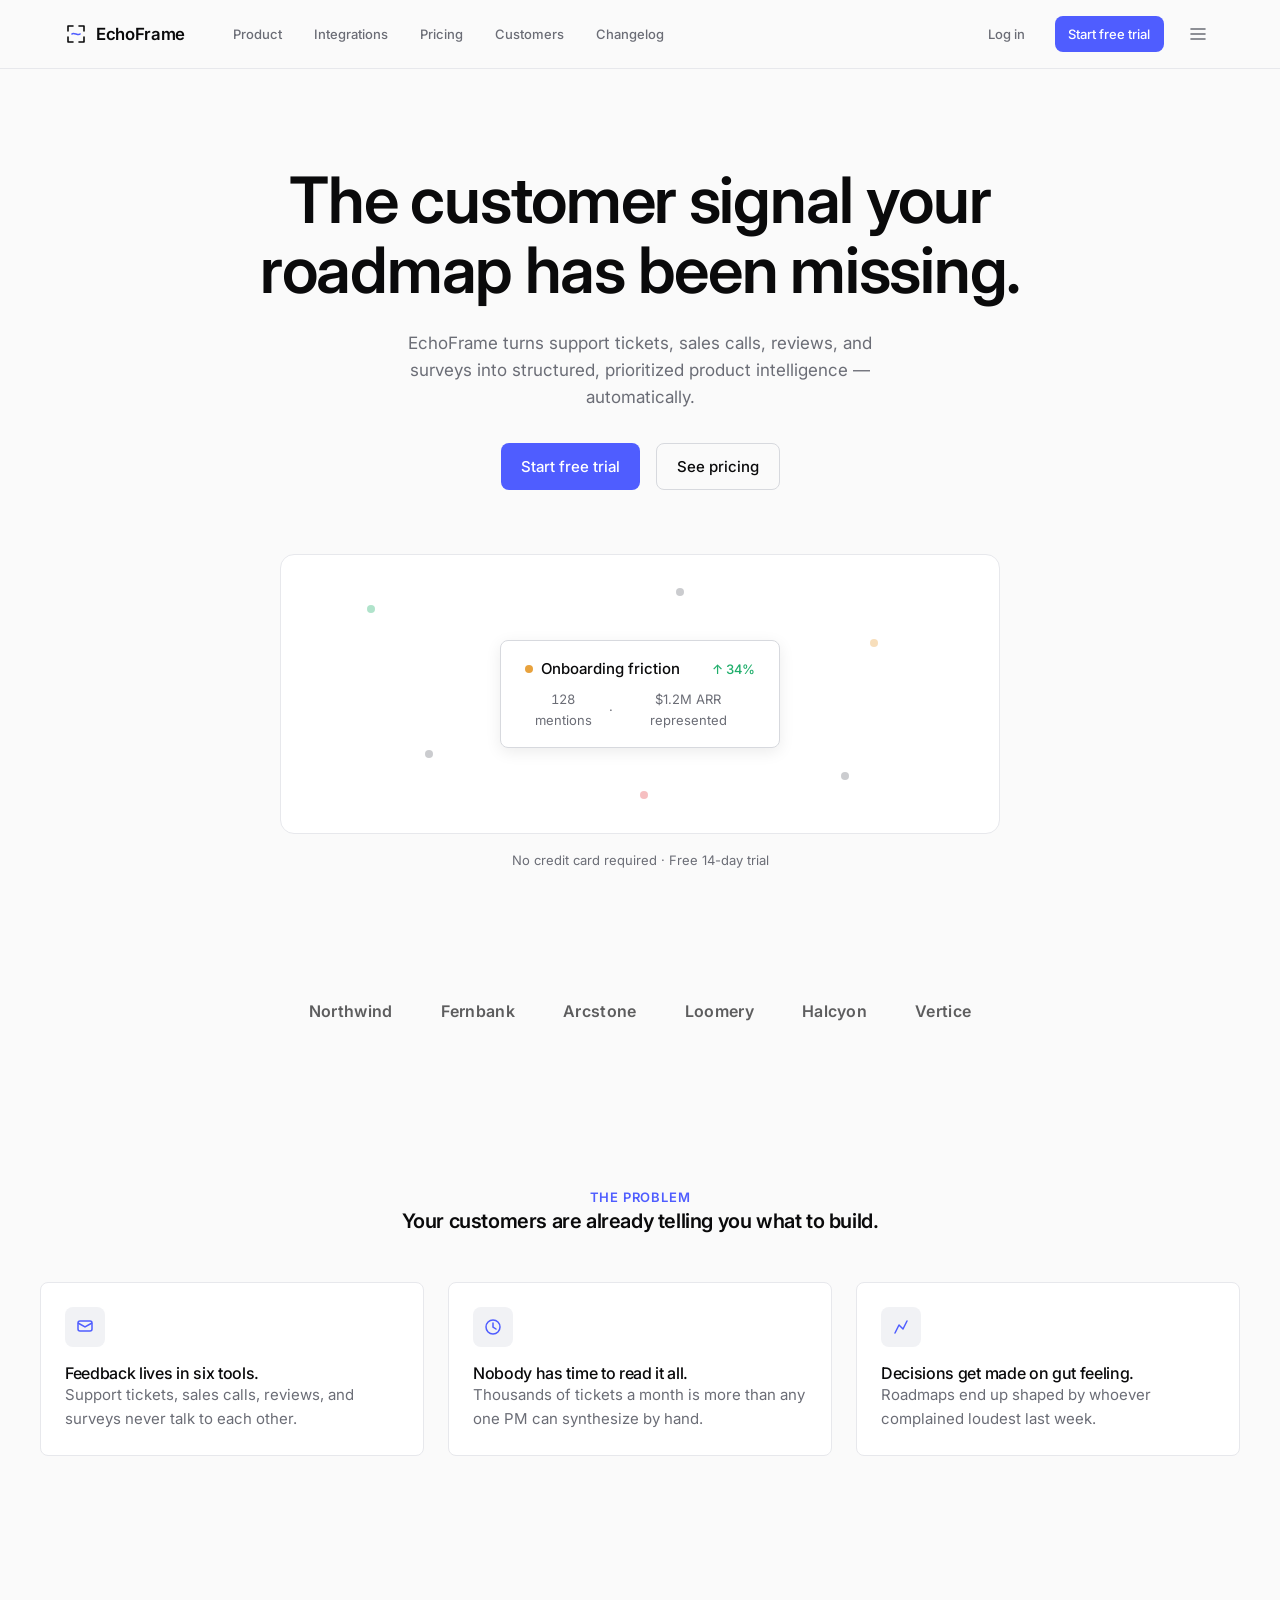
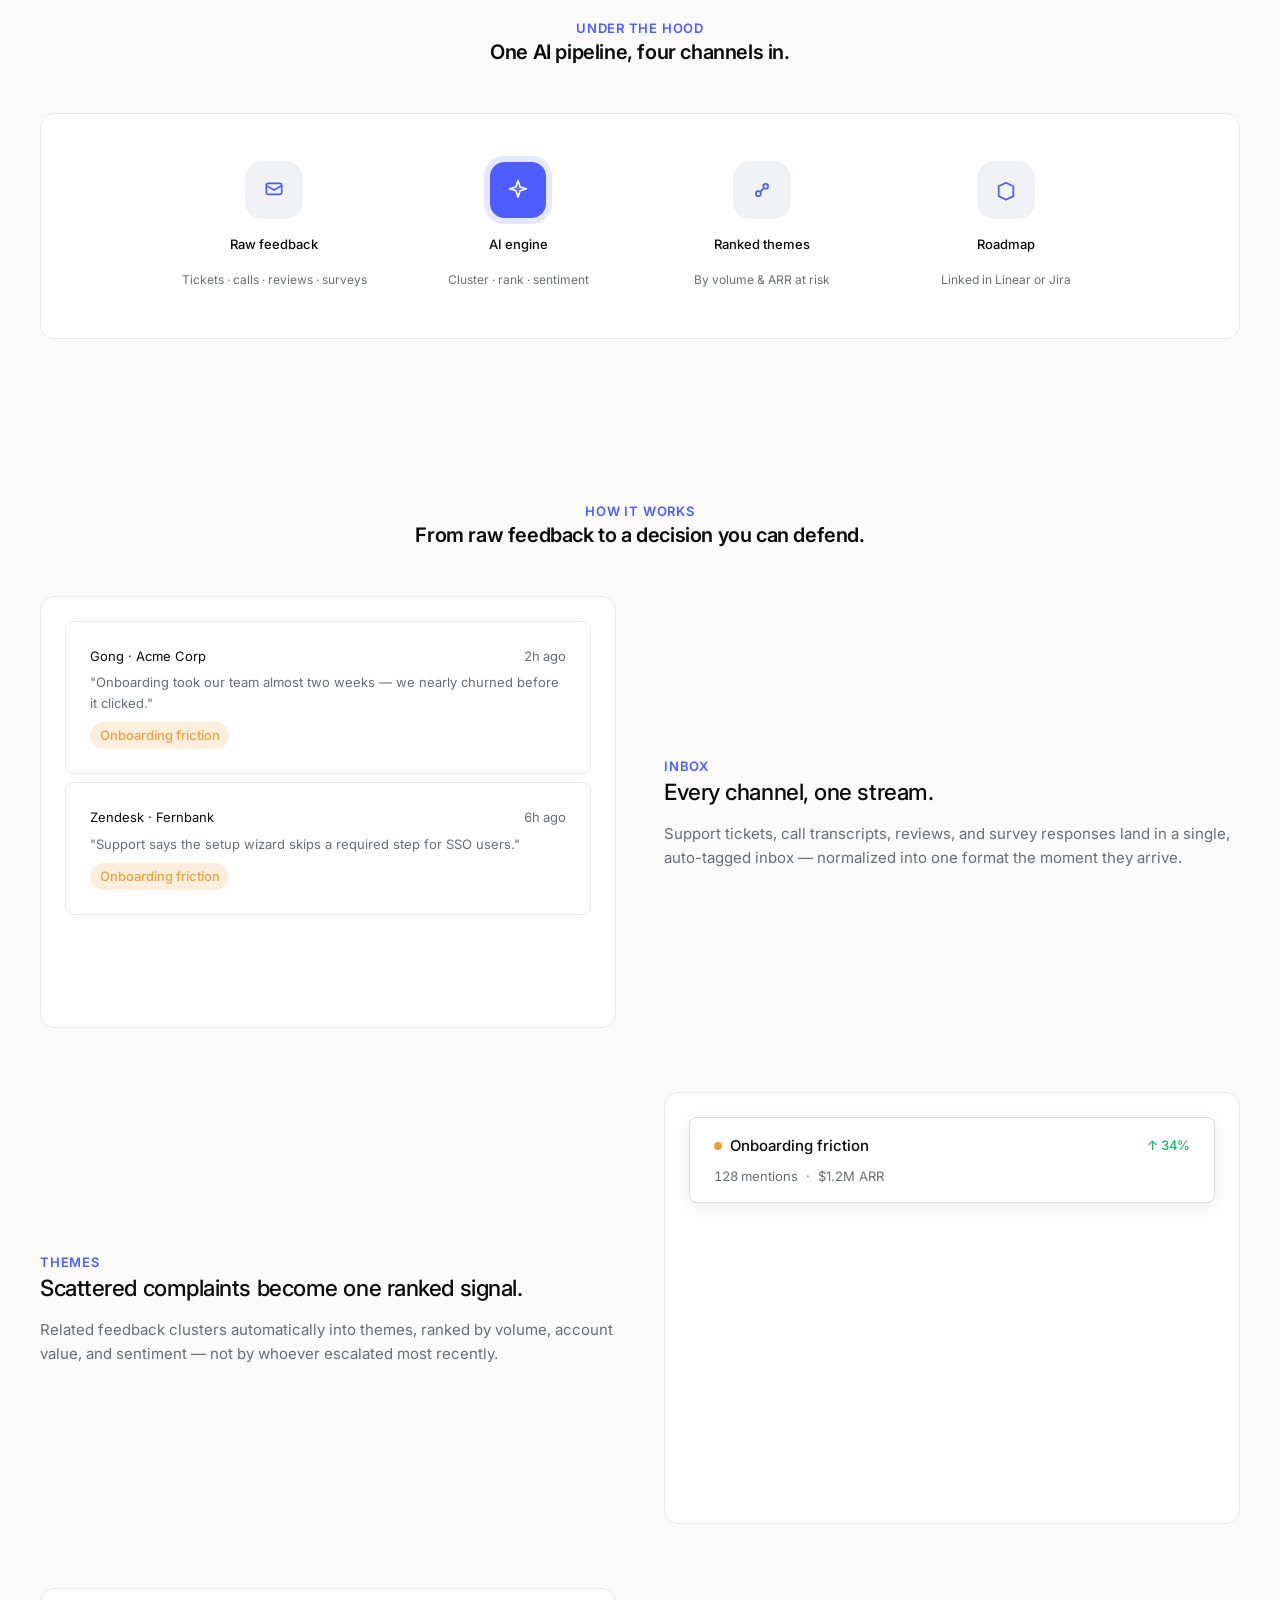
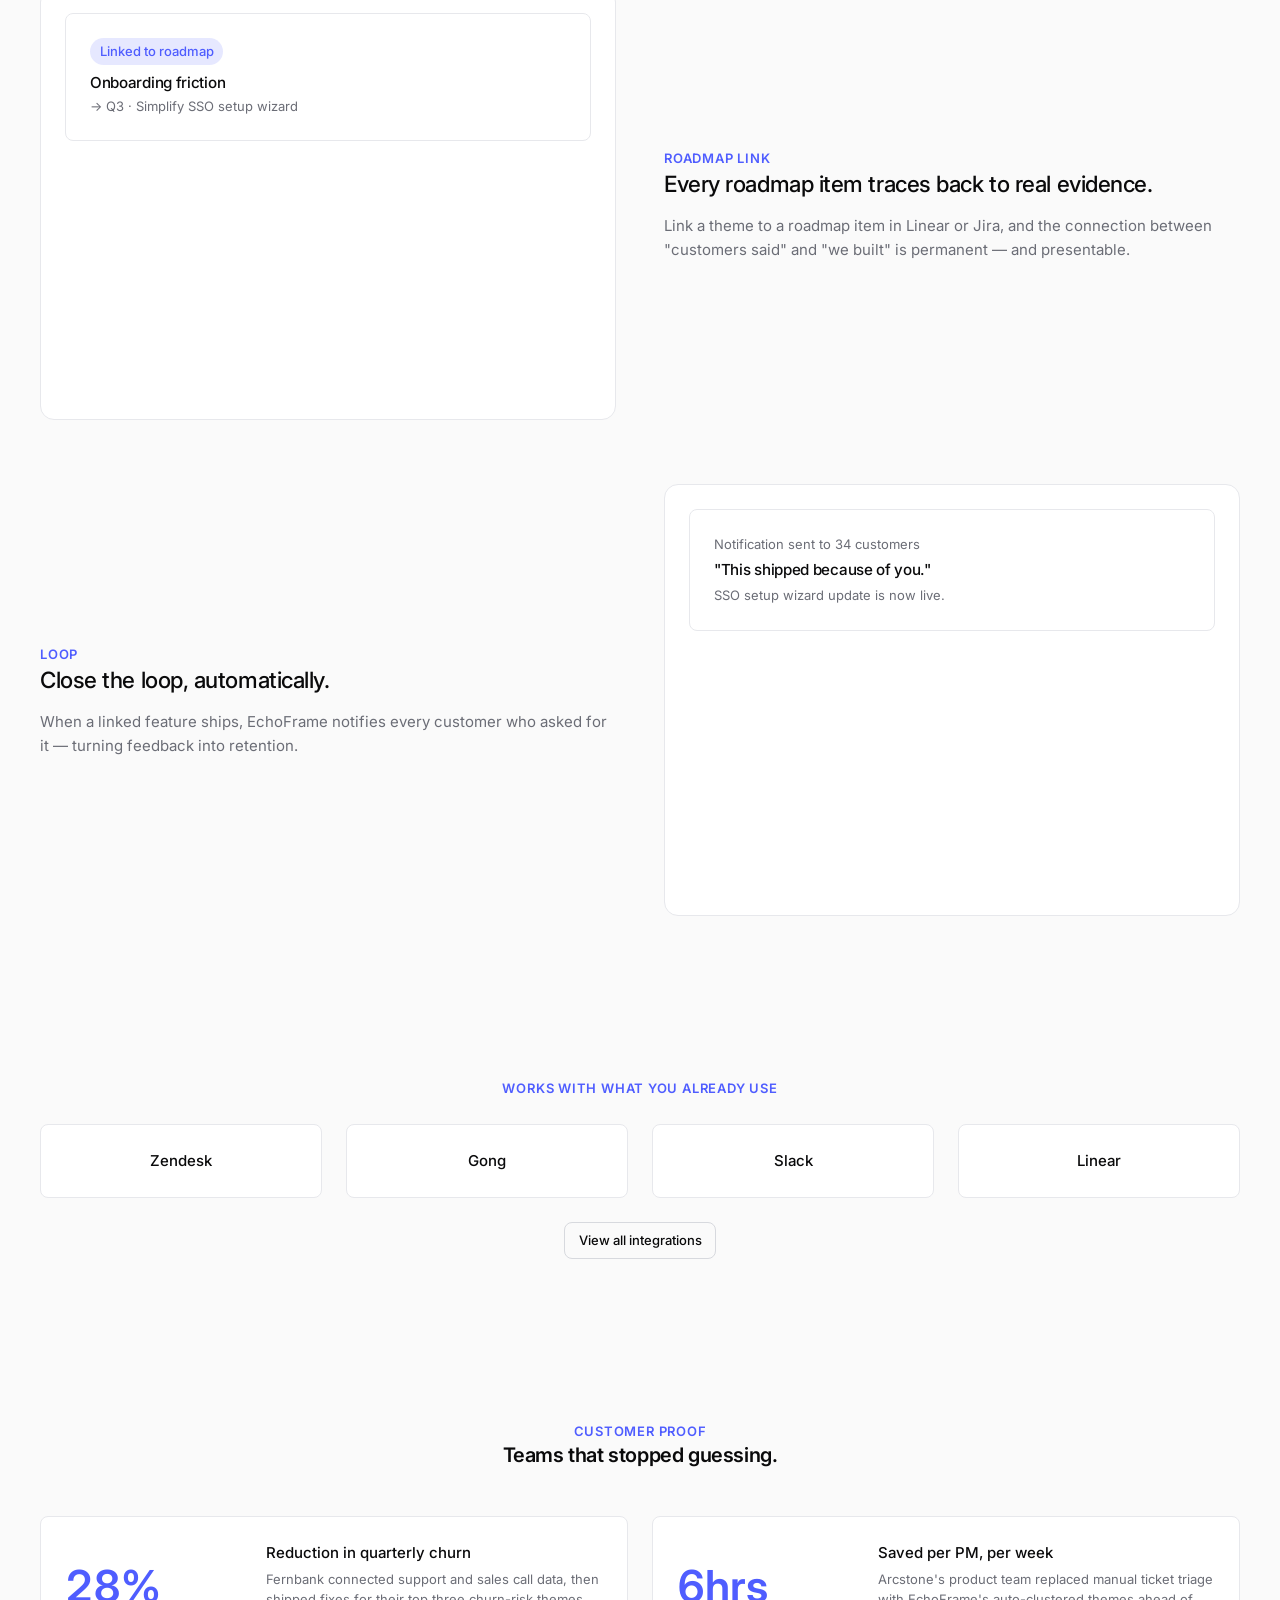
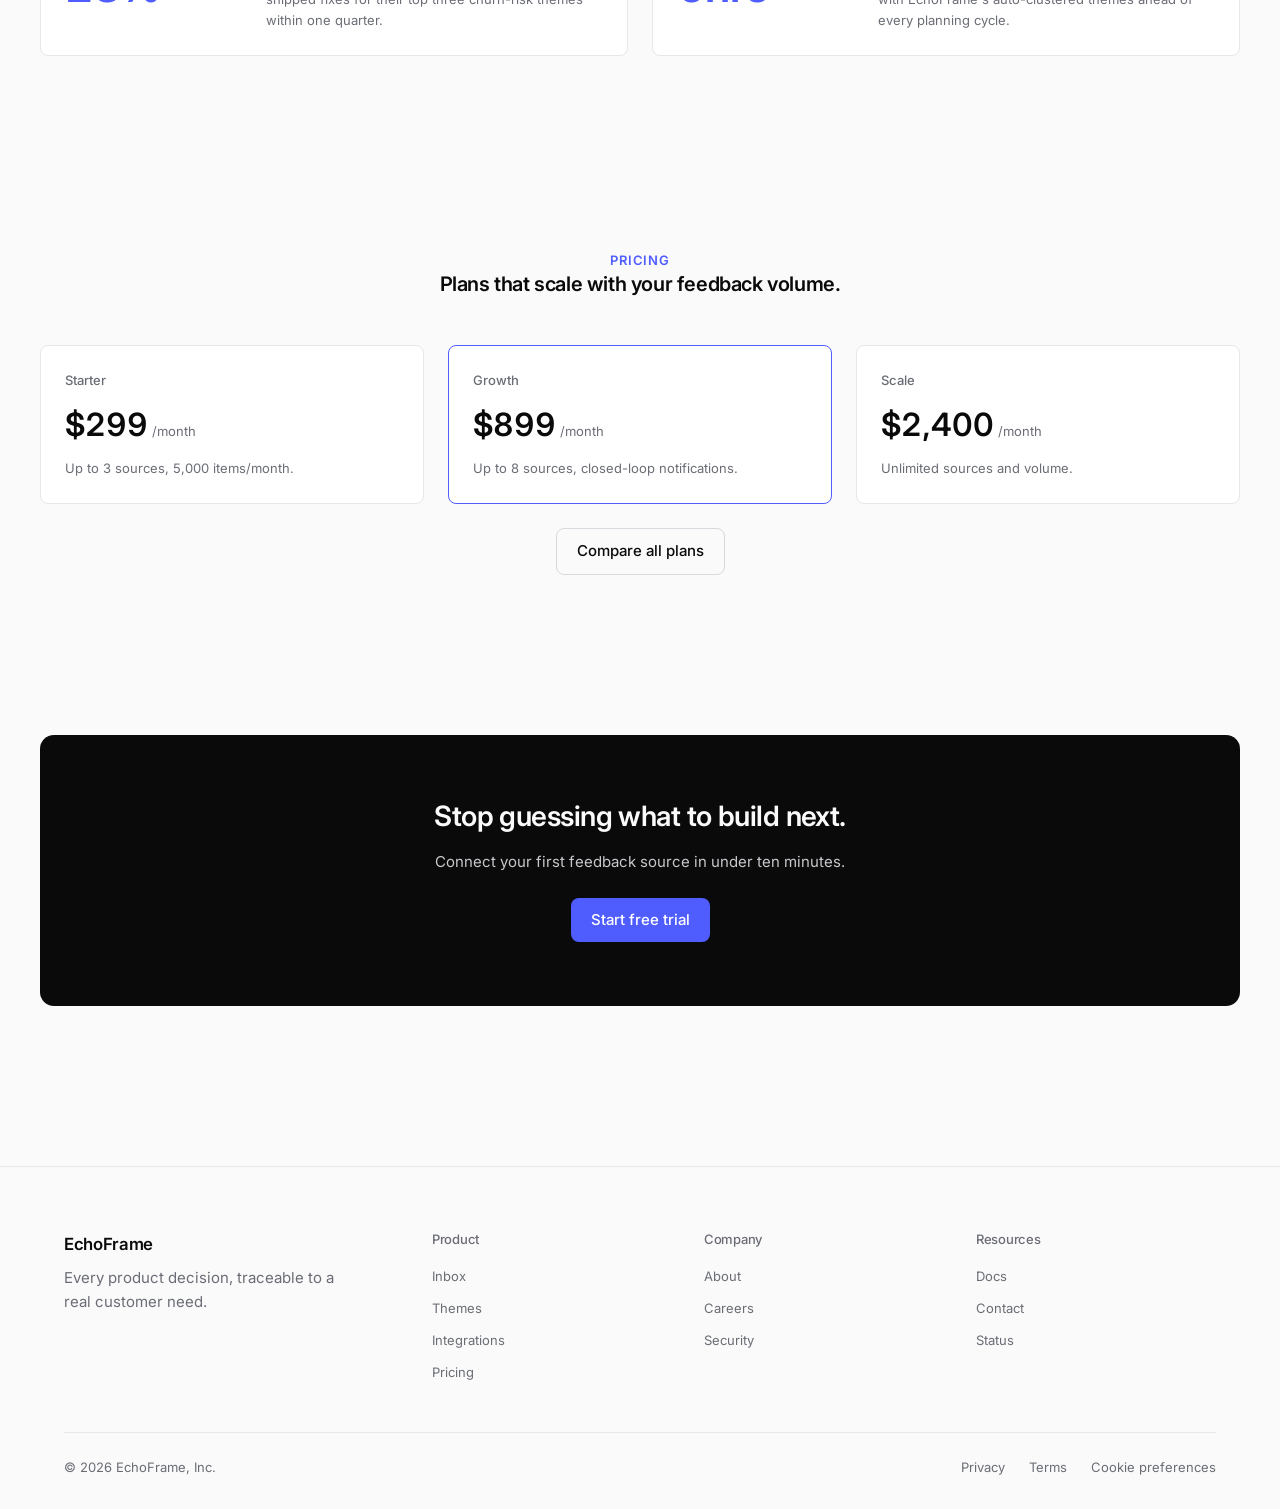
==== commit 0a9283e8: "Testing..." ====
--- a/index.html
+++ b/index.html
@@ -16,8 +16,19 @@
 <link rel="stylesheet" href="css/components.css">
 <link rel="stylesheet" href="css/layout.css">
 <link rel="stylesheet" href="css/pages.css">
+<link rel="stylesheet" href="css/premium.css">
 </head>
 <body>
+
+<div class="page-loader" data-page-loader aria-hidden="true">
+  <div class="loader-mark">
+    <svg viewBox="0 0 44 44">
+      <circle class="loader-ring" cx="22" cy="22" r="19"></circle>
+      <circle class="loader-arc" cx="22" cy="22" r="19"></circle>
+    </svg>
+  </div>
+</div>
+<div class="cursor-glow" data-cursor-glow aria-hidden="true"></div>
 
 <a class="sr-only" href="#main">Skip to content</a>
 
@@ -110,7 +121,7 @@
       <span class="eyebrow">The problem</span>
       <h2>Your customers are already telling you what to build.</h2>
     </div>
-    <div class="grid grid-3">
+    <div class="grid grid-3 reveal-stagger">
       <div class="card problem-card">
         <div class="icon-tile">
           <svg width="20" height="20" viewBox="0 0 20 20" fill="none"><rect x="3" y="4" width="14" height="10" rx="2" stroke="currentColor" stroke-width="1.5"/><path d="M3 6L10 10L17 6" stroke="currentColor" stroke-width="1.5"/></svg>
@@ -131,6 +142,49 @@
         </div>
         <h3>Decisions get made on gut feeling.</h3>
         <p>Roadmaps end up shaped by whoever complained loudest last week.</p>
+      </div>
+    </div>
+  </section>
+
+  <!-- ============ AI WORKFLOW VISUALIZATION ============ -->
+  <section class="section-tight container">
+    <div class="section-head center">
+      <span class="eyebrow">Under the hood</span>
+      <h2>One AI pipeline, four channels in.</h2>
+    </div>
+    <div class="ai-flow reveal">
+      <div class="ai-flow-track">
+        <div class="ai-flow-node">
+          <div class="ai-flow-icon">
+            <svg width="22" height="22" viewBox="0 0 20 20" fill="none"><rect x="3" y="4" width="14" height="10" rx="2" stroke="currentColor" stroke-width="1.5"/><path d="M3 6L10 10L17 6" stroke="currentColor" stroke-width="1.5"/></svg>
+          </div>
+          <span class="ai-flow-label">Raw feedback</span>
+          <span class="ai-flow-sub">Tickets · calls · reviews · surveys</span>
+        </div>
+        <div class="ai-flow-connector"></div>
+        <div class="ai-flow-node is-core">
+          <div class="ai-flow-icon">
+            <svg width="24" height="24" viewBox="0 0 20 20" fill="none"><path d="M10 2L11.8 7.4L17 9L11.8 10.6L10 16L8.2 10.6L3 9L8.2 7.4L10 2Z" stroke="currentColor" stroke-width="1.3" stroke-linejoin="round" fill="currentColor" fill-opacity="0.15"/></svg>
+          </div>
+          <span class="ai-flow-label">AI engine</span>
+          <span class="ai-flow-sub">Cluster · rank · sentiment</span>
+        </div>
+        <div class="ai-flow-connector"></div>
+        <div class="ai-flow-node">
+          <div class="ai-flow-icon">
+            <svg width="22" height="22" viewBox="0 0 18 18" fill="none"><circle cx="6" cy="12" r="2" stroke="currentColor" stroke-width="1.4"/><circle cx="12" cy="6" r="2" stroke="currentColor" stroke-width="1.4"/><path d="M7.5 10.5L10.5 7.5" stroke="currentColor" stroke-width="1.4"/></svg>
+          </div>
+          <span class="ai-flow-label">Ranked themes</span>
+          <span class="ai-flow-sub">By volume &amp; ARR at risk</span>
+        </div>
+        <div class="ai-flow-connector"></div>
+        <div class="ai-flow-node">
+          <div class="ai-flow-icon">
+            <svg width="22" height="22" viewBox="0 0 18 18" fill="none"><path d="M3 14V6L9 3L15 6V14L9 17L3 14Z" stroke="currentColor" stroke-width="1.4" stroke-linejoin="round"/></svg>
+          </div>
+          <span class="ai-flow-label">Roadmap</span>
+          <span class="ai-flow-sub">Linked in Linear or Jira</span>
+        </div>
       </div>
     </div>
   </section>
@@ -213,7 +267,7 @@
   <!-- ============ INTEGRATIONS STRIP ============ -->
   <section class="section-tight container text-center">
     <span class="eyebrow">Works with what you already use</span>
-    <div class="grid grid-4" style="margin-top: var(--space-3);">
+    <div class="grid grid-4 reveal-stagger" style="margin-top: var(--space-3);">
       <div class="card text-center"><p style="margin:0; font-weight:500; color:var(--color-text-primary);">Zendesk</p></div>
       <div class="card text-center"><p style="margin:0; font-weight:500; color:var(--color-text-primary);">Gong</p></div>
       <div class="card text-center"><p style="margin:0; font-weight:500; color:var(--color-text-primary);">Slack</p></div>
@@ -228,9 +282,9 @@
       <span class="eyebrow">Customer proof</span>
       <h2>Teams that stopped guessing.</h2>
     </div>
-    <div class="grid grid-2 gap-3">
+    <div class="grid grid-2 gap-3 reveal-stagger">
       <div class="card case-study">
-        <div class="case-stat font-tabular">28%</div>
+        <div class="case-stat font-tabular"><span data-count-to="28" data-count-suffix="%">28%</span></div>
         <div>
           <p style="color:var(--color-text-primary); font-weight:500; margin-bottom:4px;">Reduction in quarterly churn</p>
           <p class="text-meta">Fernbank connected support and sales call data, then shipped fixes for their top three churn-risk themes within one quarter.</p>
@@ -252,7 +306,7 @@
       <span class="eyebrow">Pricing</span>
       <h2>Plans that scale with your feedback volume.</h2>
     </div>
-    <div class="grid grid-3">
+    <div class="grid grid-3 reveal-stagger">
       <div class="card">
         <p class="plan-name">Starter</p>
         <div class="plan-price"><span class="amount font-tabular">$299</span><span class="period">/month</span></div>
@@ -331,5 +385,6 @@
 </footer>
 
 <script src="js/main.js"></script>
+<script src="js/premium.js"></script>
 </body>
 </html>
--- a/css/premium.css
+++ b/css/premium.css
@@ -0,0 +1,360 @@
+/* ==========================================================================
+   EchoFrame — Premium enhancement layer
+   Additive only: page loader, cursor glow, richer scroll reveal, micro-
+   interactions, enhanced pricing cards, AI workflow visualization, and
+   extra dashboard widgets. Consumes existing tokens only — no new colors,
+   no structural changes to existing components.
+   ========================================================================== */
+
+/* ---------------------------------------------------------------------
+   Page loader
+   --------------------------------------------------------------------- */
+.page-loader {
+  position: fixed;
+  inset: 0;
+  z-index: 1000;
+  display: flex;
+  align-items: center;
+  justify-content: center;
+  background: var(--color-bg);
+  transition: opacity 480ms var(--ease-out), visibility 480ms var(--ease-out);
+}
+.page-loader.is-hidden {
+  opacity: 0;
+  visibility: hidden;
+  pointer-events: none;
+}
+.loader-mark {
+  width: 44px;
+  height: 44px;
+  position: relative;
+}
+.loader-mark svg { width: 100%; height: 100%; }
+.loader-mark .loader-ring {
+  fill: none;
+  stroke: var(--color-border-strong);
+  stroke-width: 2;
+}
+.loader-mark .loader-arc {
+  fill: none;
+  stroke: var(--color-accent);
+  stroke-width: 2;
+  stroke-linecap: round;
+  stroke-dasharray: 90 200;
+  transform-origin: 50% 50%;
+  animation: loader-spin 900ms linear infinite;
+}
+@keyframes loader-spin {
+  to { transform: rotate(360deg); }
+}
+@media (prefers-reduced-motion: reduce) {
+  .page-loader { transition: none; }
+  .loader-arc { animation: none; }
+}
+
+/* ---------------------------------------------------------------------
+   Cursor glow — soft ambient light that follows the pointer.
+   Hidden entirely on touch / coarse-pointer devices.
+   --------------------------------------------------------------------- */
+.cursor-glow {
+  position: fixed;
+  top: 0;
+  left: 0;
+  width: 480px;
+  height: 480px;
+  margin-left: -240px;
+  margin-top: -240px;
+  border-radius: 50%;
+  background: radial-gradient(circle, color-mix(in srgb, var(--color-accent) 16%, transparent) 0%, transparent 68%);
+  pointer-events: none;
+  z-index: 1;
+  opacity: 0;
+  transition: opacity 320ms var(--ease-out);
+  will-change: transform;
+  transform: translate3d(-999px, -999px, 0);
+}
+.cursor-glow.is-active { opacity: 1; }
+[data-theme="dark"] .cursor-glow {
+  background: radial-gradient(circle, color-mix(in srgb, var(--color-accent) 22%, transparent) 0%, transparent 70%);
+}
+@media (pointer: coarse), (prefers-reduced-motion: reduce) {
+  .cursor-glow { display: none; }
+}
+
+/* ---------------------------------------------------------------------
+   Scroll reveal — stagger for grouped items
+   --------------------------------------------------------------------- */
+.reveal-stagger > * {
+  opacity: 0;
+  transform: translateY(16px);
+  transition: opacity 600ms var(--ease-out), transform 600ms var(--ease-out);
+}
+.reveal-stagger.is-visible > * { opacity: 1; transform: translateY(0); }
+.reveal-stagger.is-visible > *:nth-child(1) { transition-delay: 0ms; }
+.reveal-stagger.is-visible > *:nth-child(2) { transition-delay: 70ms; }
+.reveal-stagger.is-visible > *:nth-child(3) { transition-delay: 140ms; }
+.reveal-stagger.is-visible > *:nth-child(4) { transition-delay: 210ms; }
+.reveal-stagger.is-visible > *:nth-child(5) { transition-delay: 280ms; }
+.reveal-stagger.is-visible > *:nth-child(6) { transition-delay: 350ms; }
+.reveal-stagger.is-visible > *:nth-child(n+7) { transition-delay: 400ms; }
+@media (prefers-reduced-motion: reduce) {
+  .reveal-stagger > * { opacity: 1; transform: none; transition: none; }
+}
+
+/* ---------------------------------------------------------------------
+   Micro-interactions — buttons, icon buttons, badges, inputs, cards
+   --------------------------------------------------------------------- */
+.btn { position: relative; overflow: hidden; }
+.btn-ripple {
+  position: absolute;
+  border-radius: 50%;
+  background: color-mix(in srgb, var(--color-text-on-accent) 55%, transparent);
+  transform: scale(0);
+  animation: btn-ripple-out 620ms var(--ease-out);
+  pointer-events: none;
+}
+.btn-secondary .btn-ripple, .btn-ghost .btn-ripple {
+  background: color-mix(in srgb, var(--color-accent) 25%, transparent);
+}
+@keyframes btn-ripple-out {
+  to { transform: scale(1); opacity: 0; }
+}
+.btn-primary:hover, .btn-primary:focus-visible { transform: translateY(-1px); box-shadow: 0 8px 20px color-mix(in srgb, var(--color-accent) 32%, transparent); }
+.btn-primary:active { transform: translateY(0); box-shadow: none; }
+
+.icon-btn { transition: background-color var(--duration-micro) linear, color var(--duration-micro) linear, transform var(--duration-micro) var(--ease-out); }
+.icon-btn:hover { transform: translateY(-1px) scale(1.05); }
+.icon-btn:active { transform: scale(0.94); }
+
+.badge-live { position: relative; padding-left: 1.15rem; }
+.badge-live::before {
+  content: "";
+  position: absolute;
+  left: 0.55rem;
+  top: 50%;
+  width: 6px; height: 6px;
+  margin-top: -3px;
+  border-radius: 50%;
+  background: currentColor;
+  animation: badge-pulse 1.8s ease-in-out infinite;
+}
+@keyframes badge-pulse {
+  0%, 100% { box-shadow: 0 0 0 0 color-mix(in srgb, currentColor 45%, transparent); }
+  50% { box-shadow: 0 0 0 4px transparent; }
+}
+
+.field input:focus, .field select:focus, .field textarea:focus {
+  box-shadow: 0 0 0 3px color-mix(in srgb, var(--color-accent) 18%, transparent);
+}
+
+.card-hover, .integration-card, .plan-card, .stat-card, .widget {
+  transition: border-color var(--duration-micro) linear, transform 220ms var(--ease-out), box-shadow 220ms var(--ease-out);
+}
+.card-hover:hover, .integration-card:hover, .stat-card:hover, .widget:hover {
+  box-shadow: 0 10px 28px color-mix(in srgb, var(--ink-black) 8%, transparent);
+}
+[data-theme="dark"] .card-hover:hover,
+[data-theme="dark"] .integration-card:hover,
+[data-theme="dark"] .stat-card:hover,
+[data-theme="dark"] .widget:hover {
+  box-shadow: 0 10px 28px color-mix(in srgb, #000 45%, transparent);
+  border-color: var(--color-border-strong);
+}
+.integration-card:hover .integration-mark { transform: scale(1.08) rotate(-2deg); }
+.integration-mark { transition: transform 220ms var(--ease-out); }
+
+.rank-row { transition: background-color var(--duration-micro) linear, padding-left var(--duration-micro) var(--ease-out); }
+.rank-row:hover { background: var(--color-surface-sunken); padding-left: var(--space-1); border-radius: var(--radius-sm); }
+
+.sidebar-link { transition: background-color var(--duration-micro) linear, color var(--duration-micro) linear, padding-left var(--duration-micro) var(--ease-out); }
+.sidebar-link:hover { padding-left: 0.85rem; }
+
+/* ---------------------------------------------------------------------
+   Enhanced pricing cards
+   --------------------------------------------------------------------- */
+.plan-card {
+  position: relative;
+  will-change: transform;
+}
+.plan-card:hover {
+  transform: translateY(-4px);
+  border-color: var(--color-border-strong);
+}
+.plan-card.is-featured {
+  overflow: hidden;
+}
+.plan-card.is-featured::before {
+  content: "";
+  position: absolute;
+  inset: -1px;
+  border-radius: inherit;
+  padding: 1px;
+  background: conic-gradient(from var(--angle, 0deg), var(--color-accent), transparent 30%, transparent 70%, var(--color-accent));
+  -webkit-mask: linear-gradient(#000 0 0) content-box, linear-gradient(#000 0 0);
+  -webkit-mask-composite: xor;
+  mask-composite: exclude;
+  animation: plan-border-spin 5s linear infinite;
+  pointer-events: none;
+}
+@property --angle {
+  syntax: '<angle>';
+  initial-value: 0deg;
+  inherits: false;
+}
+@keyframes plan-border-spin {
+  to { --angle: 360deg; }
+}
+.plan-card.is-featured:hover {
+  transform: translateY(-6px);
+  box-shadow: 0 16px 40px color-mix(in srgb, var(--color-accent) 22%, transparent);
+}
+.plan-features li { transition: transform 180ms var(--ease-out); }
+.plan-card:hover .plan-features li:nth-child(1) { transform: translateX(2px); }
+.plan-card:hover .plan-features li:nth-child(2) { transform: translateX(2px); }
+@media (prefers-reduced-motion: reduce) {
+  .plan-card.is-featured::before { animation: none; }
+}
+
+/* ---------------------------------------------------------------------
+   AI workflow visualization
+   --------------------------------------------------------------------- */
+.ai-flow {
+  border: 1px solid var(--color-border);
+  border-radius: var(--radius-lg);
+  background: var(--color-surface);
+  padding: var(--space-6) var(--space-4);
+  overflow: hidden;
+}
+.ai-flow-track {
+  display: grid;
+  grid-template-columns: 1fr auto 1fr auto 1fr auto 1fr;
+  align-items: center;
+  gap: var(--space-1);
+  max-width: 960px;
+  margin: 0 auto;
+}
+.ai-flow-node {
+  display: flex;
+  flex-direction: column;
+  align-items: center;
+  text-align: center;
+  gap: var(--space-2);
+}
+.ai-flow-icon {
+  width: 56px; height: 56px;
+  border-radius: var(--radius-lg);
+  background: var(--color-surface-sunken);
+  display: flex; align-items: center; justify-content: center;
+  color: var(--color-accent);
+  border: 1px solid var(--color-border);
+  position: relative;
+}
+.ai-flow-node.is-core .ai-flow-icon {
+  background: var(--color-accent);
+  color: var(--color-text-on-accent);
+  border-color: var(--color-accent);
+  box-shadow: 0 0 0 6px color-mix(in srgb, var(--color-accent) 14%, transparent);
+  animation: ai-core-pulse 2.4s ease-in-out infinite;
+}
+@keyframes ai-core-pulse {
+  0%, 100% { box-shadow: 0 0 0 6px color-mix(in srgb, var(--color-accent) 14%, transparent); }
+  50% { box-shadow: 0 0 0 12px color-mix(in srgb, var(--color-accent) 8%, transparent); }
+}
+.ai-flow-label { font-size: var(--fs-meta); font-weight: var(--fw-medium); color: var(--color-text-primary); }
+.ai-flow-sub { font-size: 0.75rem; color: var(--color-text-secondary); }
+.ai-flow-connector {
+  width: 100%;
+  height: 2px;
+  position: relative;
+  background: var(--color-border);
+  overflow: hidden;
+  border-radius: var(--radius-full);
+}
+.ai-flow-connector::after {
+  content: "";
+  position: absolute;
+  top: 0; left: -40%;
+  width: 40%; height: 100%;
+  background: linear-gradient(90deg, transparent, var(--color-accent), transparent);
+  animation: ai-flow-pulse 2.2s linear infinite;
+}
+.ai-flow-connector:nth-of-type(3n+2)::after { animation-delay: 0.4s; }
+@keyframes ai-flow-pulse {
+  0% { left: -40%; }
+  100% { left: 100%; }
+}
+@media (max-width: 767px) {
+  .ai-flow-track { grid-template-columns: 1fr; }
+  .ai-flow-connector { width: 2px; height: 28px; margin: 0 auto; }
+  .ai-flow-connector::after {
+    top: -40%; left: 0; width: 100%; height: 40%;
+    animation-name: ai-flow-pulse-vert;
+  }
+  @keyframes ai-flow-pulse-vert {
+    0% { top: -40%; }
+    100% { top: 100%; }
+  }
+}
+@media (prefers-reduced-motion: reduce) {
+  .ai-flow-connector::after,
+  .ai-flow-node.is-core .ai-flow-icon { animation: none; }
+}
+
+/* ---------------------------------------------------------------------
+   Dashboard: extra widgets — AI pipeline status, sparkline
+   --------------------------------------------------------------------- */
+.pipeline-row { margin-bottom: var(--space-2); }
+.pipeline-row:last-child { margin-bottom: 0; }
+.pipeline-row .pipeline-head { display: flex; justify-content: space-between; font-size: var(--fs-meta); margin-bottom: 6px; }
+.pipeline-row .pipeline-head span:last-child { color: var(--color-text-secondary); font-feature-settings: "tnum" 1; }
+.pipeline-track {
+  height: 6px;
+  border-radius: var(--radius-full);
+  background: var(--color-surface-sunken);
+  overflow: hidden;
+}
+.pipeline-fill {
+  height: 100%;
+  width: 0;
+  border-radius: var(--radius-full);
+  background: var(--color-accent);
+  transition: width 1100ms var(--ease-out);
+}
+.pipeline-fill.is-warning { background: var(--color-status-warning); }
+.pipeline-fill.is-positive { background: var(--color-status-positive); }
+.widget.is-animated .pipeline-fill { width: var(--pct, 0%); }
+
+.sparkline-widget .sparkline-head { display: flex; justify-content: space-between; align-items: baseline; margin-bottom: var(--space-1); }
+.sparkline-widget .sparkline-value { font-size: var(--fs-stat); font-weight: var(--fw-semibold); }
+.sparkline-widget svg { width: 100%; height: 56px; display: block; }
+.sparkline-line {
+  fill: none;
+  stroke: var(--color-accent);
+  stroke-width: 2;
+  stroke-linecap: round;
+  stroke-linejoin: round;
+  stroke-dasharray: 300;
+  stroke-dashoffset: 300;
+  transition: stroke-dashoffset 1200ms var(--ease-out);
+}
+.widget.is-animated .sparkline-line { stroke-dashoffset: 0; }
+.sparkline-area { fill: color-mix(in srgb, var(--color-accent) 12%, transparent); opacity: 0; transition: opacity 600ms var(--ease-out) 600ms; }
+.widget.is-animated .sparkline-area { opacity: 1; }
+
+.stat-card .stat-value { transition: color 200ms linear; }
+
+/* ---------------------------------------------------------------------
+   Responsive polish
+   --------------------------------------------------------------------- */
+@media (max-width: 1023px) {
+  .ai-flow { padding: var(--space-4) var(--space-3); }
+}
+@media (max-width: 640px) {
+  .plan-card.is-featured { transform: none; }
+  .cta-band h2 { font-size: 1.4rem; }
+  .case-stat { font-size: 2.2rem; }
+}
+@media (max-width: 480px) {
+  .hero h1 { line-height: 1.15; }
+  .dashboard-grid { gap: var(--space-2); }
+}
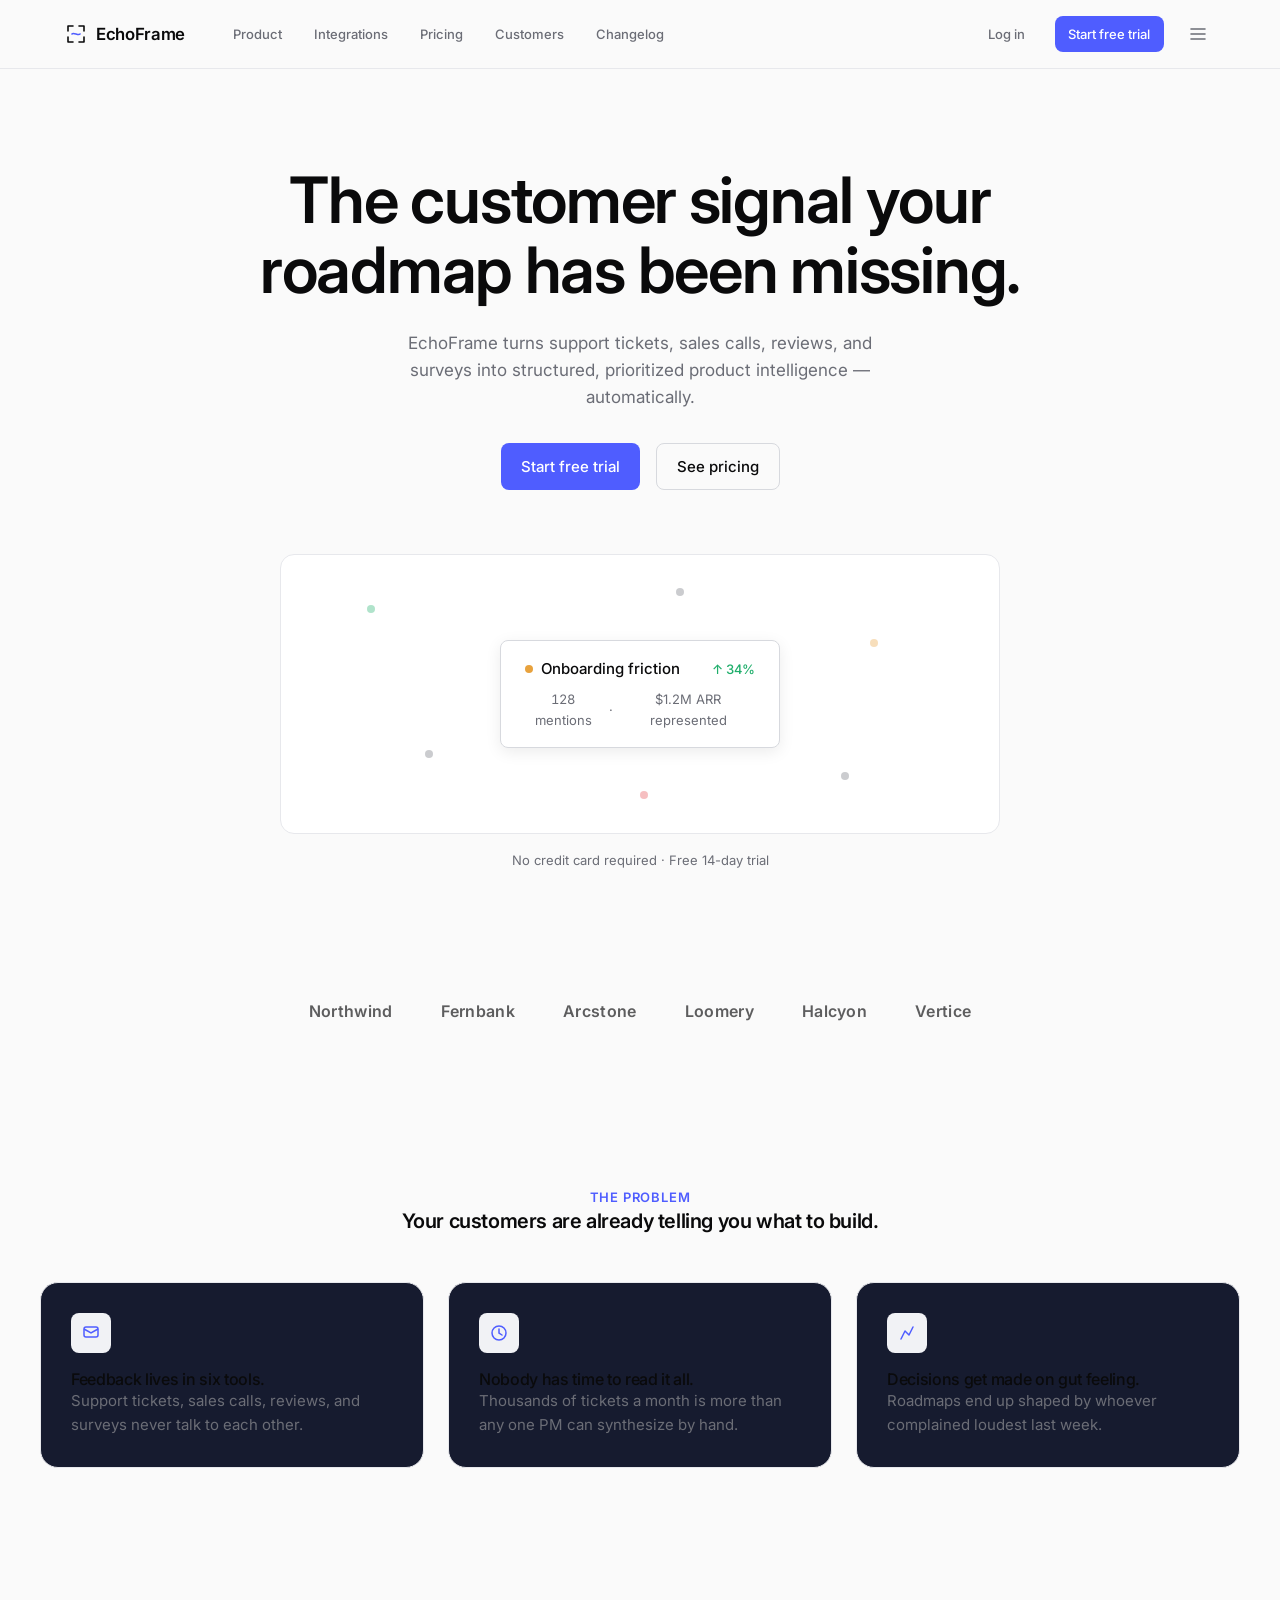
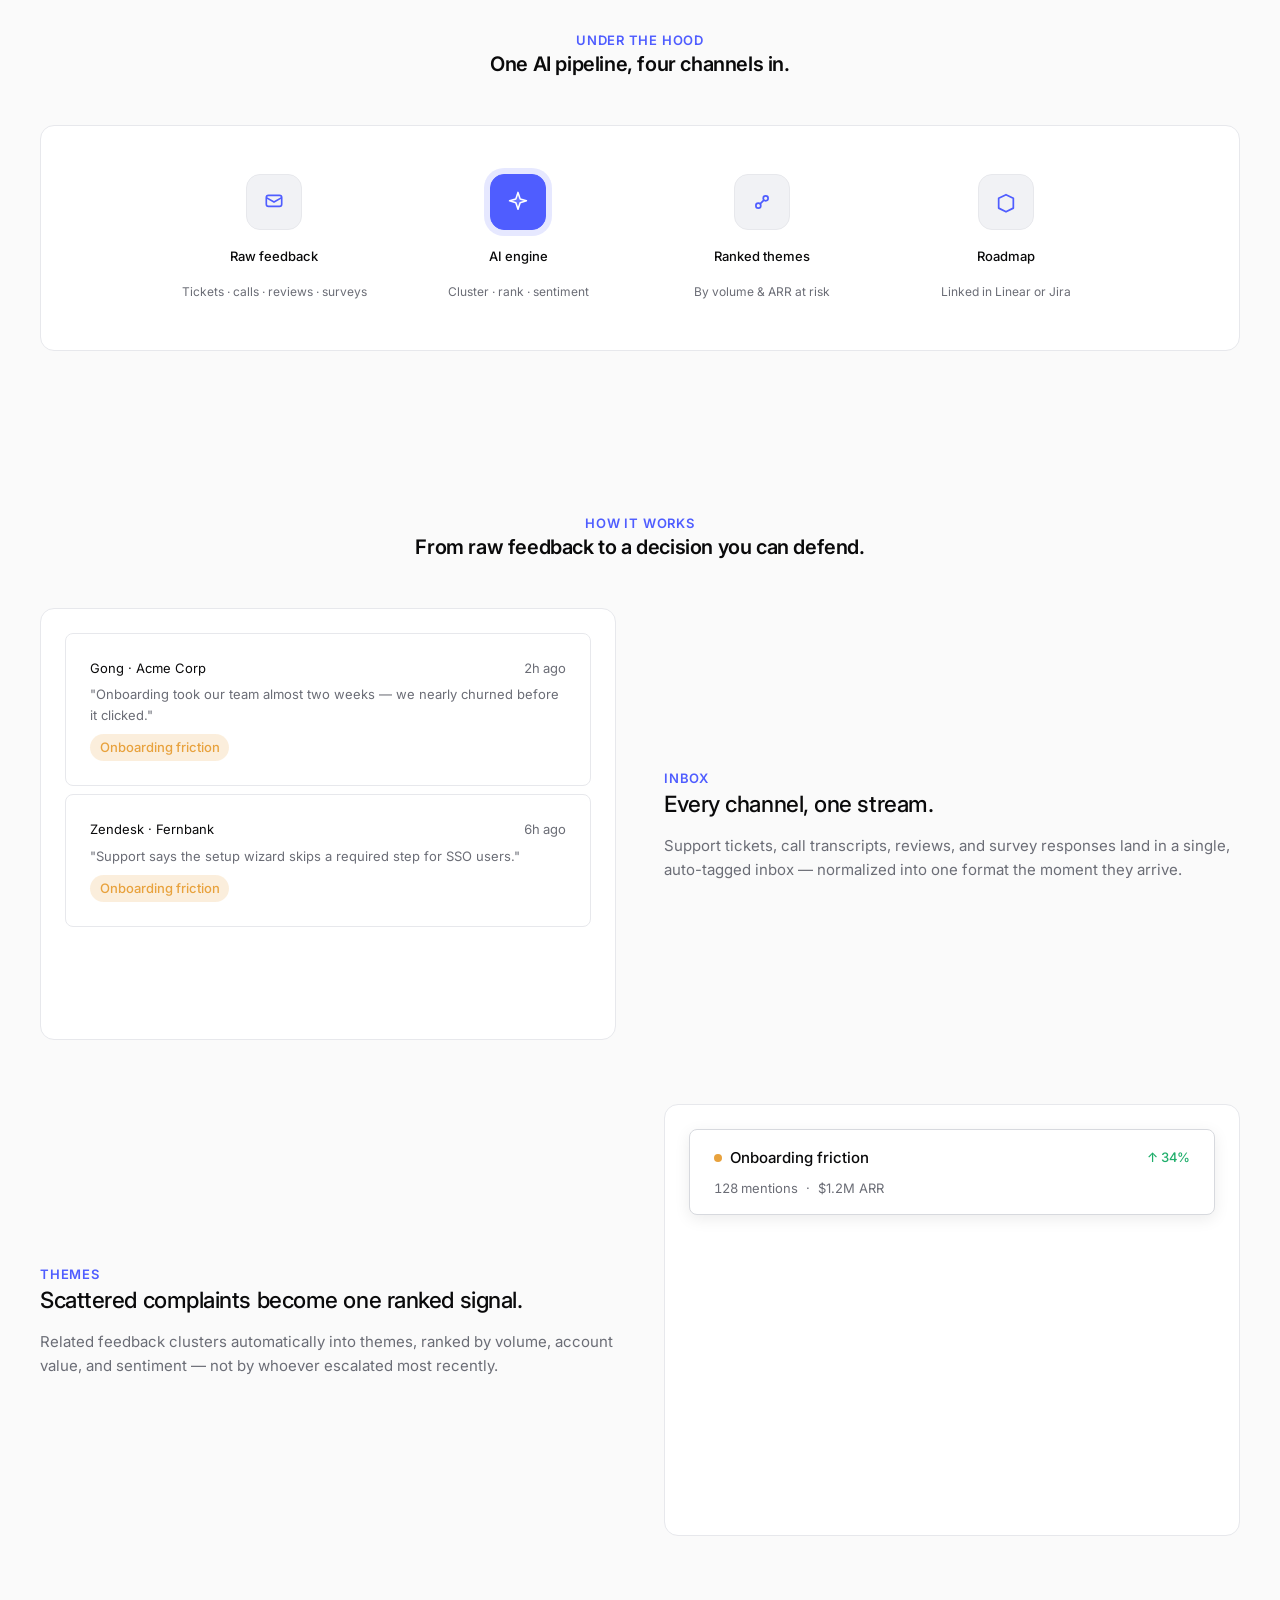
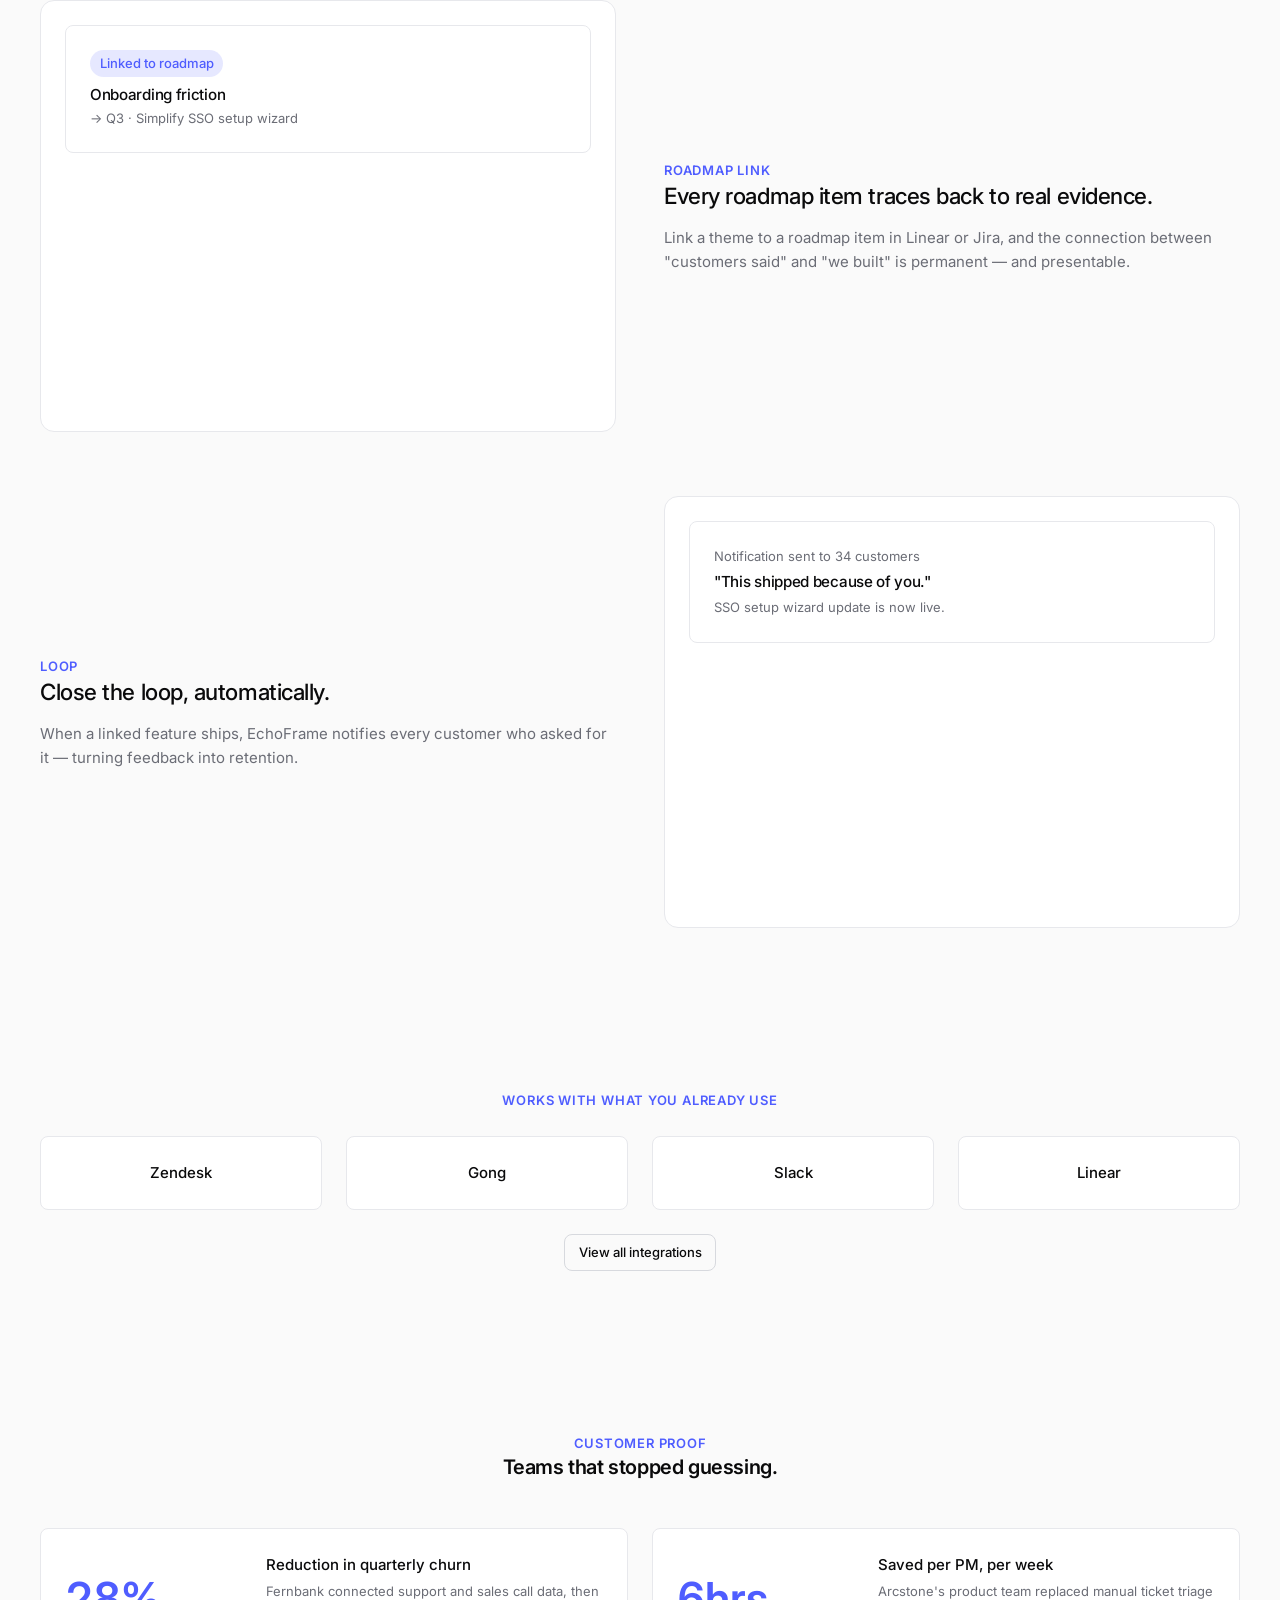
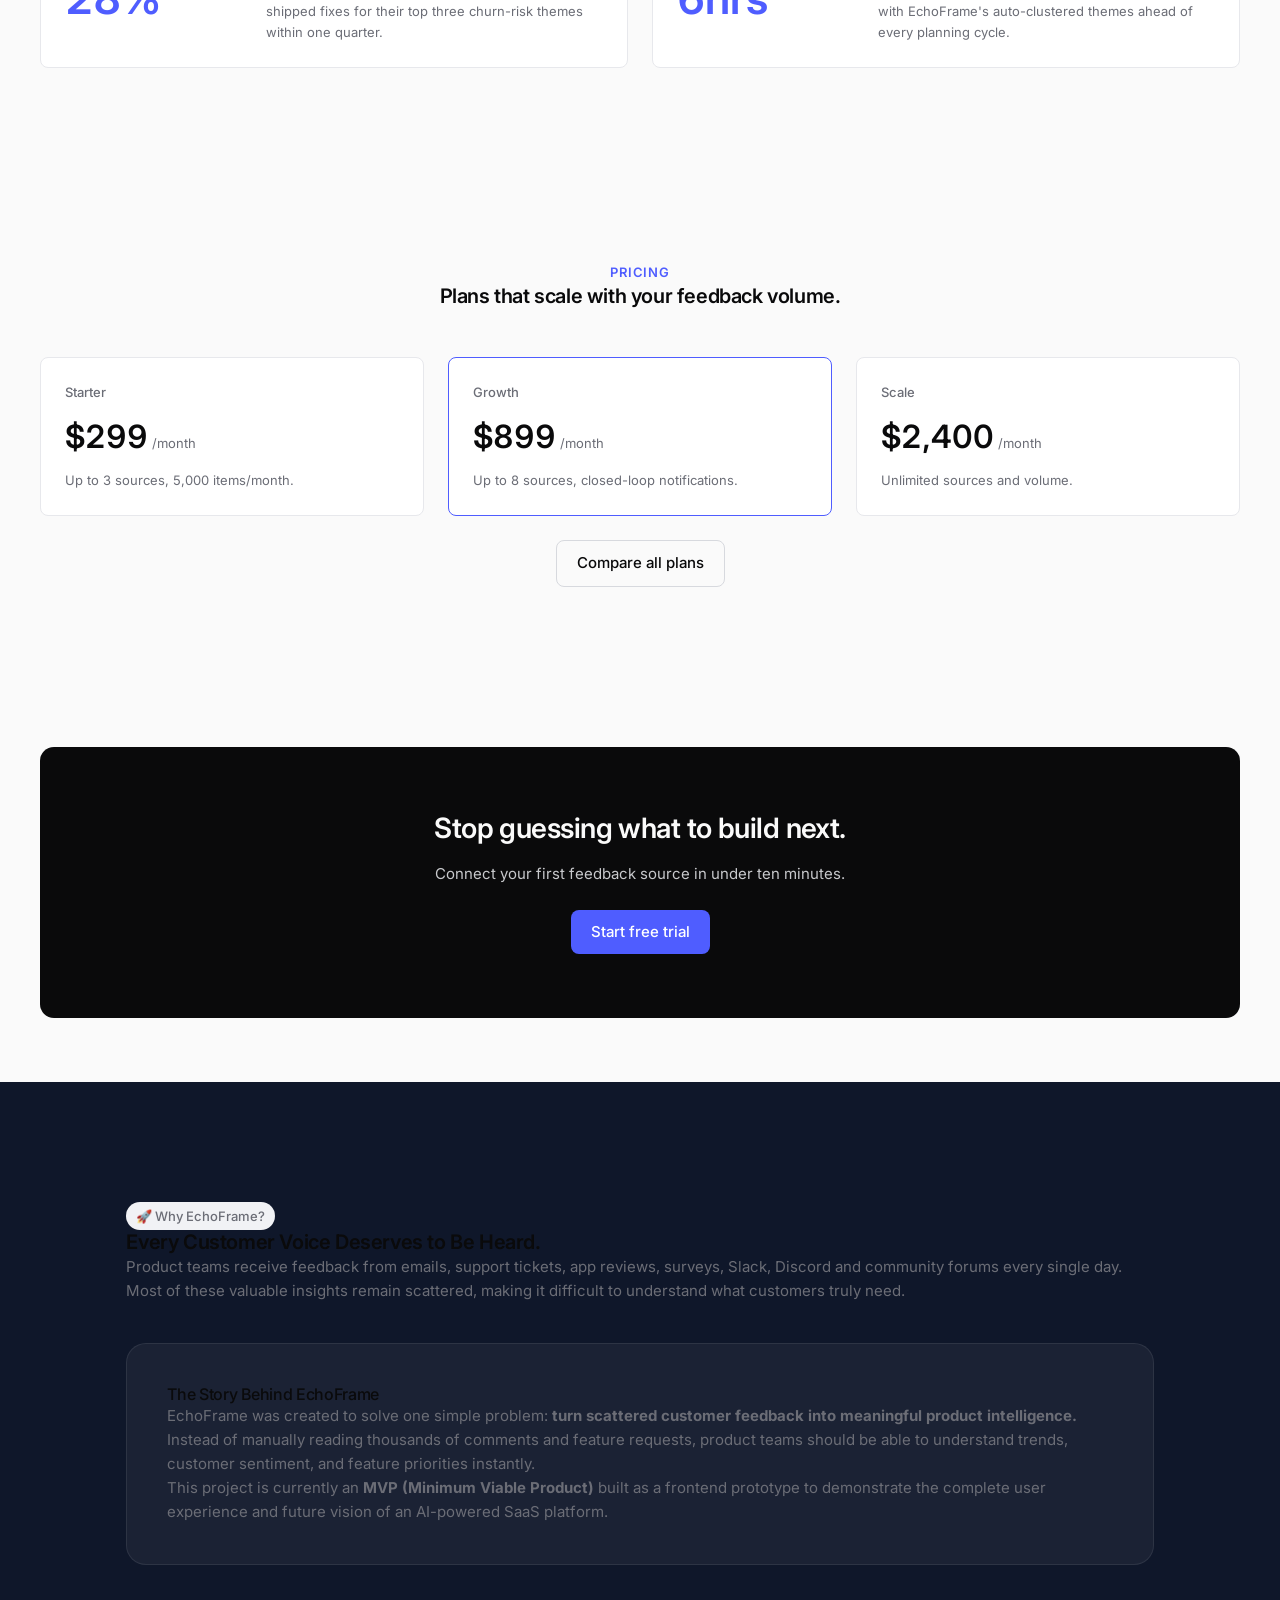
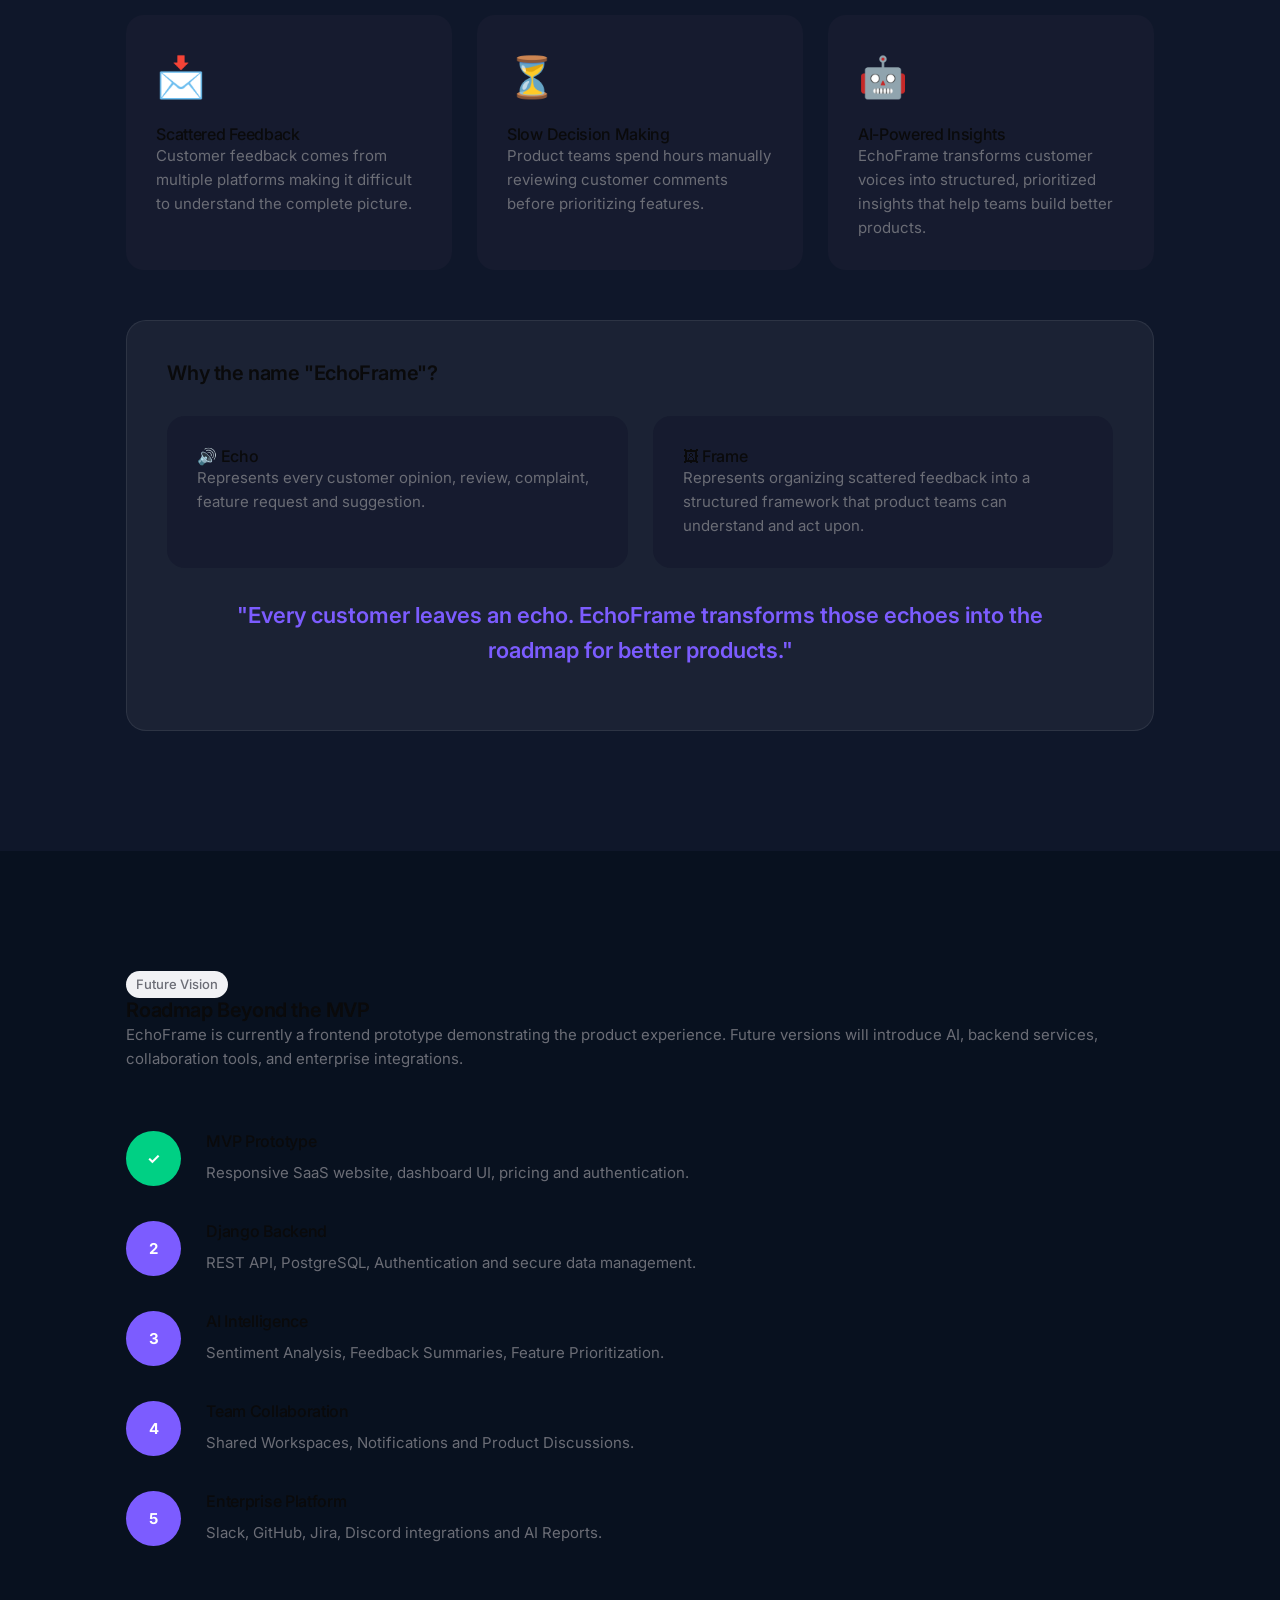
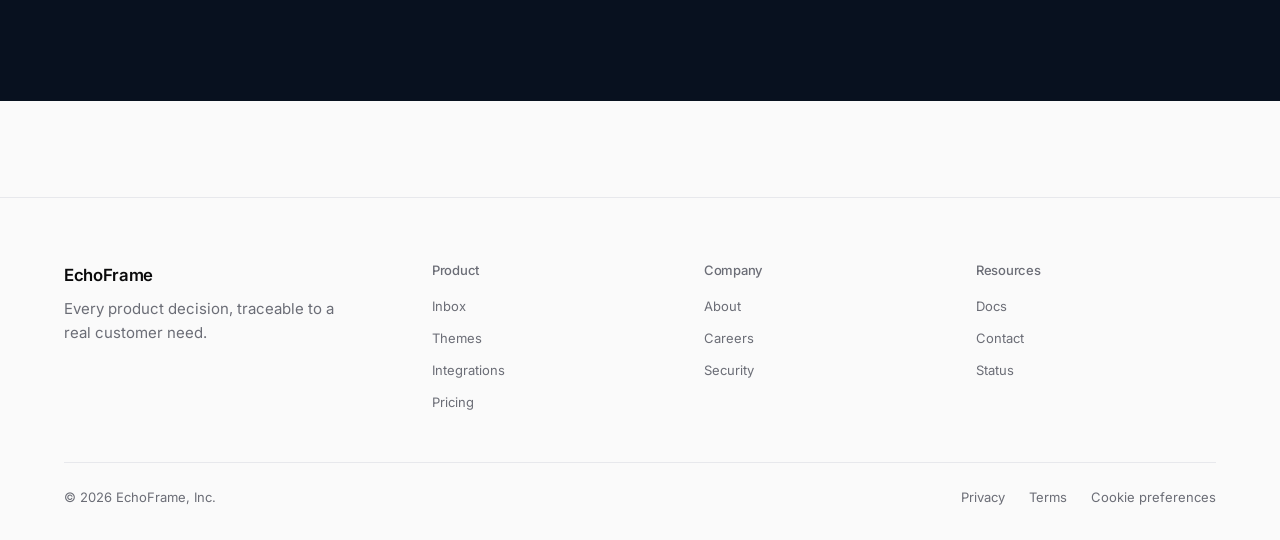
==== commit 66bcd5fe: "Future roadmap.." ====
--- a/index.html
+++ b/index.html
@@ -337,6 +337,174 @@
     </div>
   </section>
 
+  <!-- ================= WHY ECHOFRAME ================= -->
+<section class="why-echoframe" id="about">
+    <div class="container">
+
+        <div class="section-header">
+            <span class="badge">🚀 Why EchoFrame?</span>
+            <h2>Every Customer Voice Deserves to Be Heard.</h2>
+            <p>
+                Product teams receive feedback from emails, support tickets,
+                app reviews, surveys, Slack, Discord and community forums every
+                single day. Most of these valuable insights remain scattered,
+                making it difficult to understand what customers truly need.
+            </p>
+        </div>
+
+        <div class="story-card">
+            <h3>The Story Behind EchoFrame</h3>
+
+            <p>
+                EchoFrame was created to solve one simple problem:
+                <strong>turn scattered customer feedback into meaningful product intelligence.</strong>
+
+                Instead of manually reading thousands of comments and feature
+                requests, product teams should be able to understand trends,
+                customer sentiment, and feature priorities instantly.
+            </p>
+
+            <p>
+                This project is currently an <strong>MVP (Minimum Viable Product)</strong>
+                built as a frontend prototype to demonstrate the complete user
+                experience and future vision of an AI-powered SaaS platform.
+            </p>
+        </div>
+
+        <div class="problem-grid">
+
+            <div class="problem-card">
+                <div class="icon">📩</div>
+                <h3>Scattered Feedback</h3>
+                <p>
+                    Customer feedback comes from multiple platforms making it
+                    difficult to understand the complete picture.
+                </p>
+            </div>
+
+            <div class="problem-card">
+                <div class="icon">⏳</div>
+                <h3>Slow Decision Making</h3>
+                <p>
+                    Product teams spend hours manually reviewing customer
+                    comments before prioritizing features.
+                </p>
+            </div>
+
+            <div class="problem-card">
+                <div class="icon">🤖</div>
+                <h3>AI-Powered Insights</h3>
+                <p>
+                    EchoFrame transforms customer voices into structured,
+                    prioritized insights that help teams build better products.
+                </p>
+            </div>
+
+        </div>
+
+        <div class="meaning-card">
+
+            <h2>Why the name "EchoFrame"?</h2>
+
+            <div class="meaning-grid">
+
+                <div class="meaning-box">
+                    <h3>🔊 Echo</h3>
+                    <p>
+                        Represents every customer opinion, review,
+                        complaint, feature request and suggestion.
+                    </p>
+                </div>
+
+                <div class="meaning-box">
+                    <h3>🖼 Frame</h3>
+                    <p>
+                        Represents organizing scattered feedback into
+                        a structured framework that product teams can
+                        understand and act upon.
+                    </p>
+                </div>
+
+            </div>
+
+            <blockquote>
+                "Every customer leaves an echo.
+                EchoFrame transforms those echoes into the roadmap
+                for better products."
+            </blockquote>
+
+        </div>
+
+    </div>
+</section>
+
+<!-- ================= FUTURE ROADMAP ================= -->
+
+<section class="roadmap">
+
+    <div class="container">
+
+        <div class="section-header">
+            <span class="badge">Future Vision</span>
+            <h2>Roadmap Beyond the MVP</h2>
+
+            <p>
+                EchoFrame is currently a frontend prototype demonstrating
+                the product experience. Future versions will introduce
+                AI, backend services, collaboration tools, and enterprise
+                integrations.
+            </p>
+
+        </div>
+
+        <div class="timeline">
+
+            <div class="timeline-item completed">
+                <span>✓</span>
+                <div>
+                    <h3>MVP Prototype</h3>
+                    <p>Responsive SaaS website, dashboard UI, pricing and authentication.</p>
+                </div>
+            </div>
+
+            <div class="timeline-item">
+                <span>2</span>
+                <div>
+                    <h3>Django Backend</h3>
+                    <p>REST API, PostgreSQL, Authentication and secure data management.</p>
+                </div>
+            </div>
+
+            <div class="timeline-item">
+                <span>3</span>
+                <div>
+                    <h3>AI Intelligence</h3>
+                    <p>Sentiment Analysis, Feedback Summaries, Feature Prioritization.</p>
+                </div>
+            </div>
+
+            <div class="timeline-item">
+                <span>4</span>
+                <div>
+                    <h3>Team Collaboration</h3>
+                    <p>Shared Workspaces, Notifications and Product Discussions.</p>
+                </div>
+            </div>
+
+            <div class="timeline-item">
+                <span>5</span>
+                <div>
+                    <h3>Enterprise Platform</h3>
+                    <p>Slack, GitHub, Jira, Discord integrations and AI Reports.</p>
+                </div>
+            </div>
+
+        </div>
+
+    </div>
+
+</section>
+
 </main>
 
 <!-- ============ FOOTER ============ -->
--- a/css/premium.css
+++ b/css/premium.css
@@ -358,3 +358,99 @@
   .hero h1 { line-height: 1.15; }
   .dashboard-grid { gap: var(--space-2); }
 }
+
+
+.why-echoframe{
+    padding:120px 8%;
+    background:#0f172a;
+}
+
+.story-card,
+.meaning-card{
+    margin-top:40px;
+    background:rgba(255,255,255,.05);
+    padding:40px;
+    border-radius:20px;
+    border:1px solid rgba(255,255,255,.08);
+}
+
+.problem-grid{
+    display:grid;
+    grid-template-columns:repeat(auto-fit,minmax(250px,1fr));
+    gap:25px;
+    margin:50px 0;
+}
+
+.problem-card{
+    background:#161b2f;
+    padding:30px;
+    border-radius:18px;
+    transition:.3s;
+}
+
+.problem-card:hover{
+    transform:translateY(-8px);
+}
+
+.problem-card .icon{
+    font-size:40px;
+    margin-bottom:15px;
+}
+
+.meaning-grid{
+    display:grid;
+    grid-template-columns:repeat(auto-fit,minmax(300px,1fr));
+    gap:25px;
+    margin:30px 0;
+}
+
+.meaning-box{
+    background:#161b2f;
+    padding:30px;
+    border-radius:18px;
+}
+
+blockquote{
+    margin-top:30px;
+    font-size:22px;
+    text-align:center;
+    color:#7c5cff;
+    font-weight:600;
+}
+
+.roadmap{
+    padding:120px 8%;
+    background:#08111f;
+}
+
+.timeline{
+    margin-top:60px;
+}
+
+.timeline-item{
+    display:flex;
+    gap:25px;
+    margin-bottom:35px;
+    align-items:flex-start;
+}
+
+.timeline-item span{
+    width:55px;
+    height:55px;
+    background:#7c5cff;
+    color:white;
+    border-radius:50%;
+    display:flex;
+    align-items:center;
+    justify-content:center;
+    font-weight:bold;
+    flex-shrink:0;
+}
+
+.timeline-item.completed span{
+    background:#00d084;
+}
+
+.timeline-item h3{
+    margin-bottom:10px;
+}
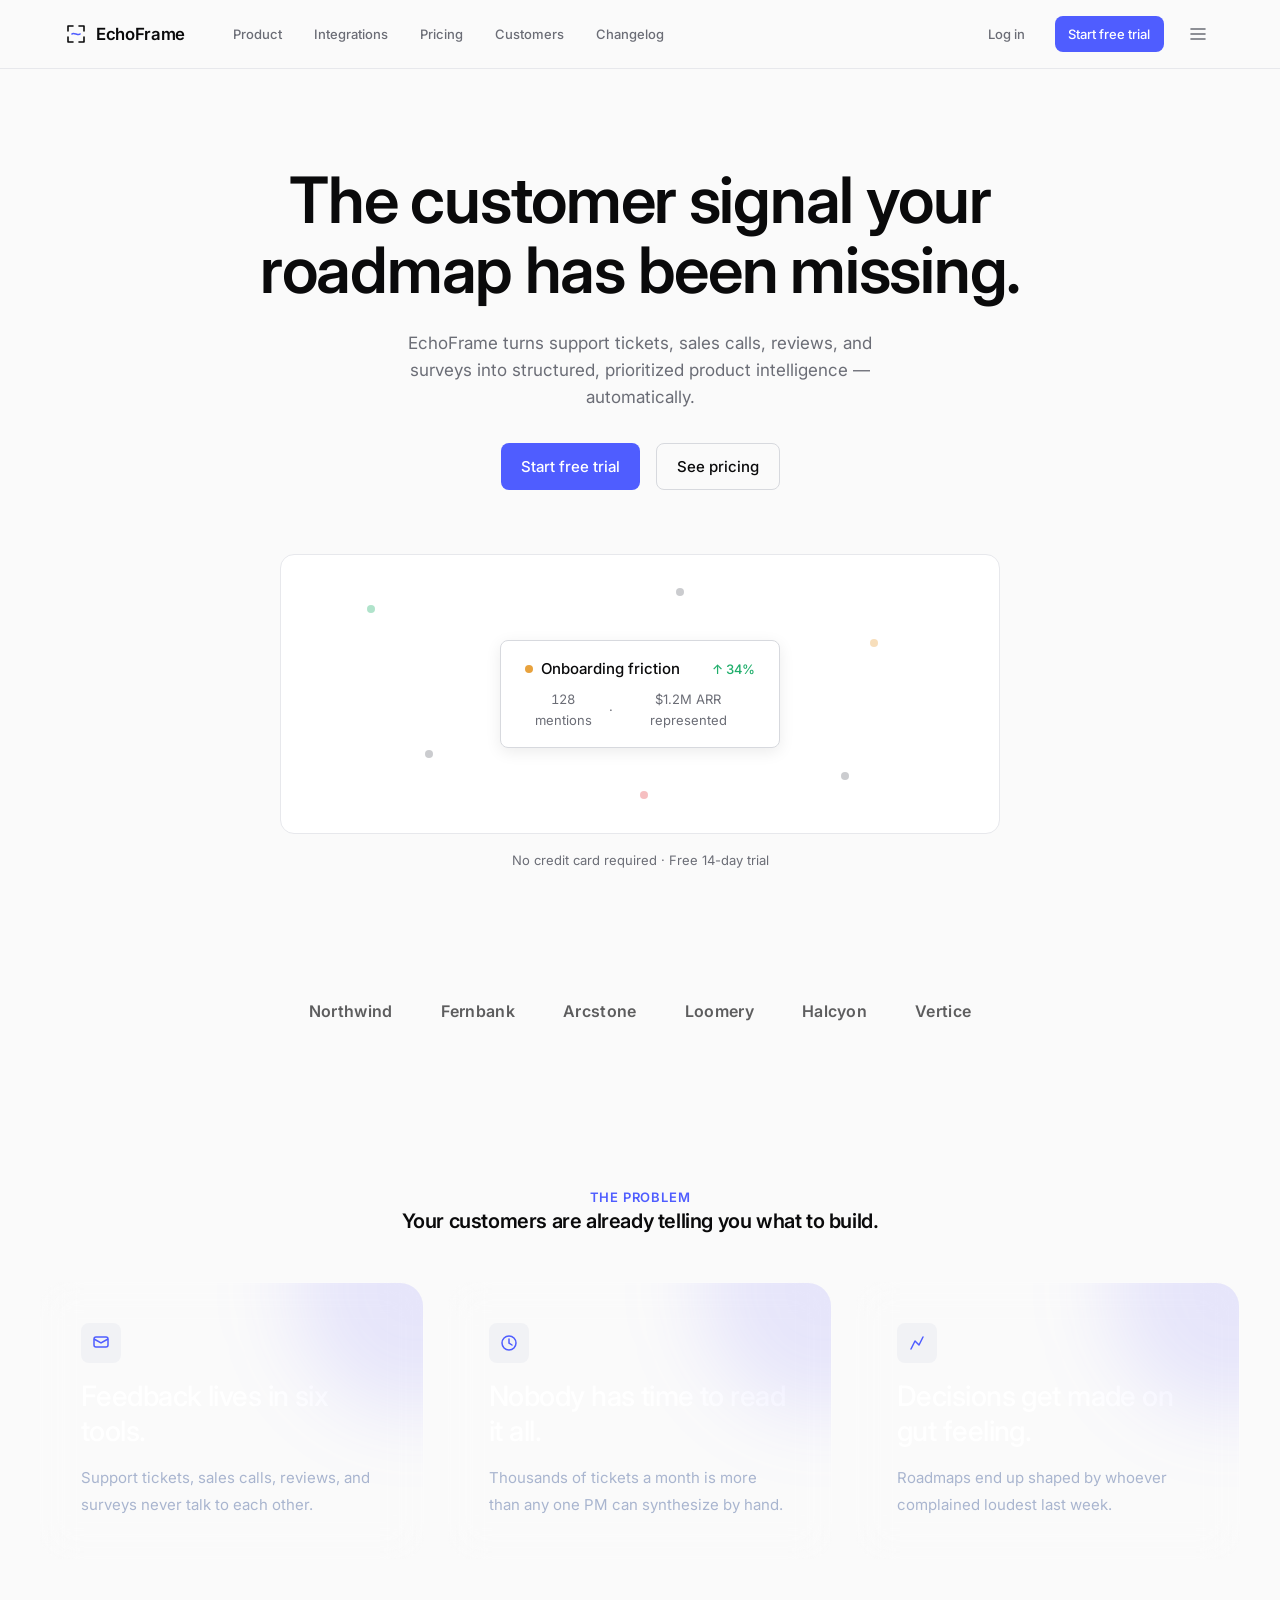
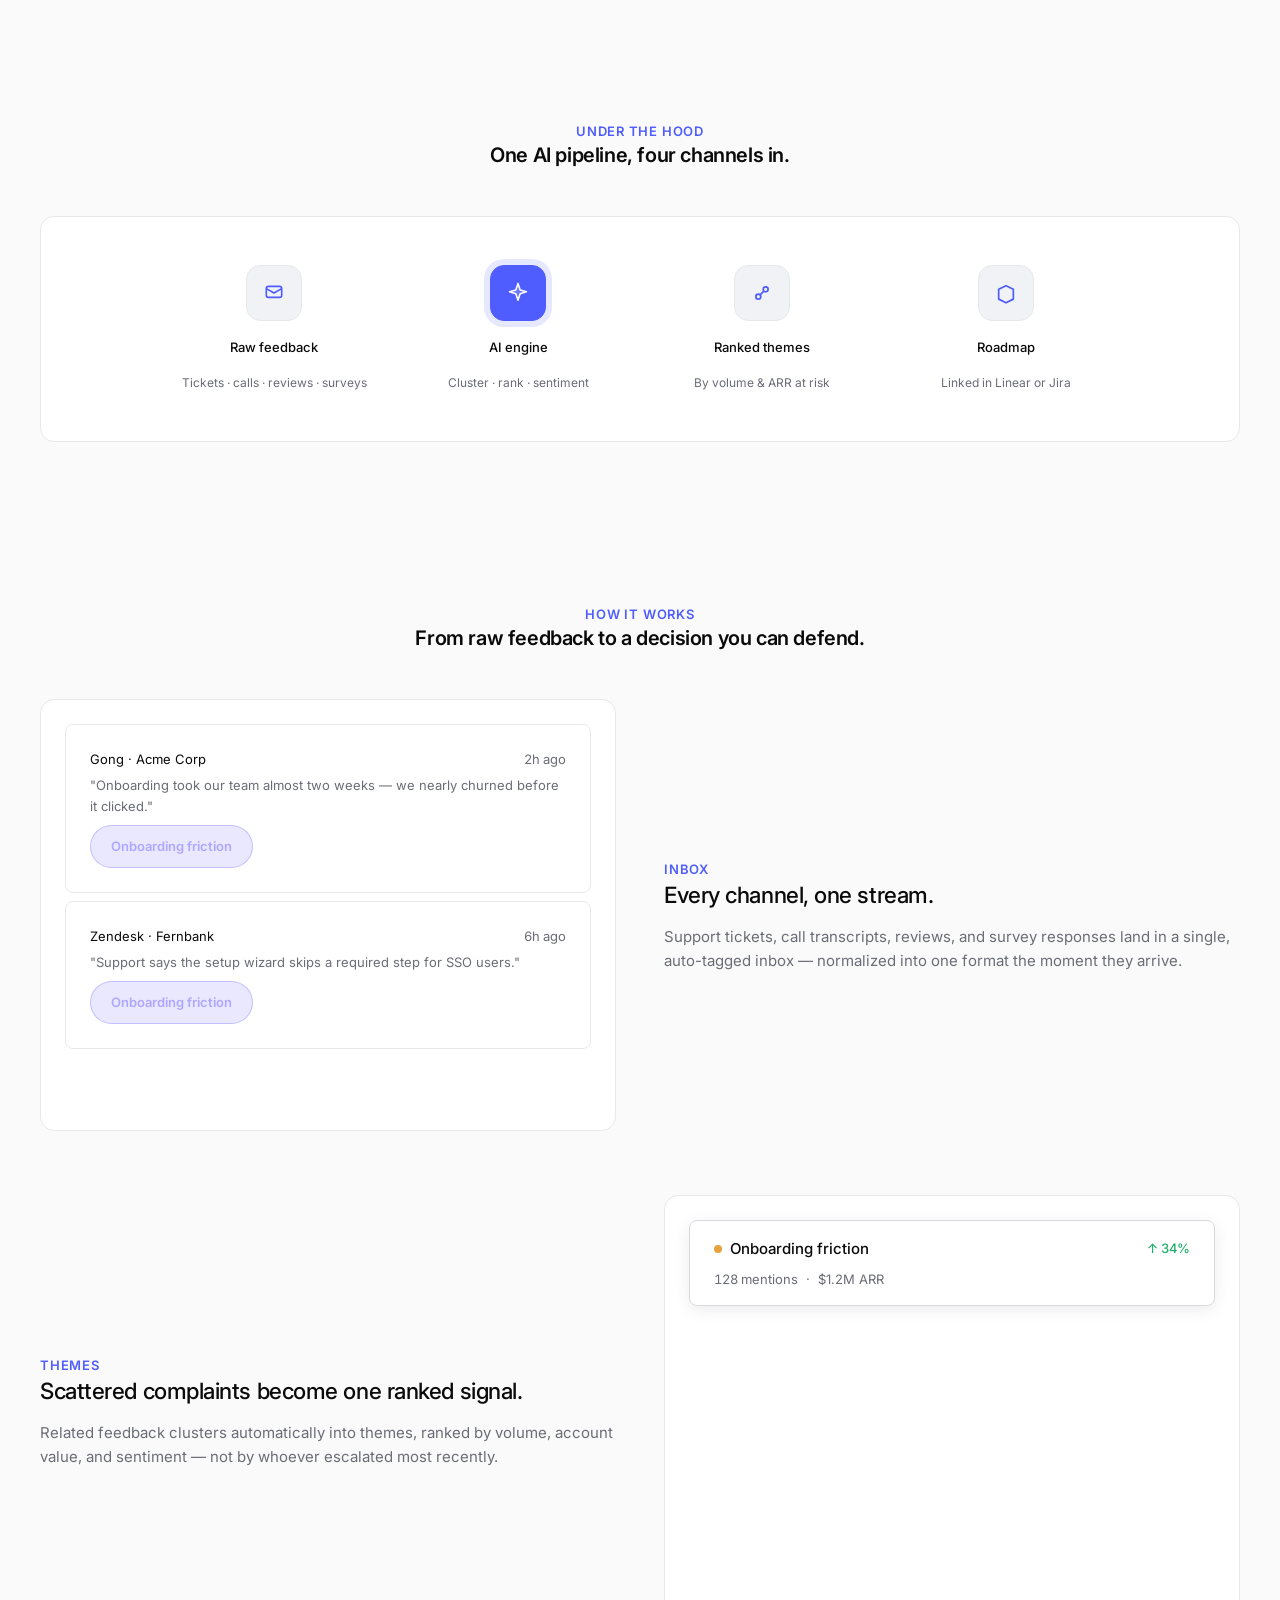
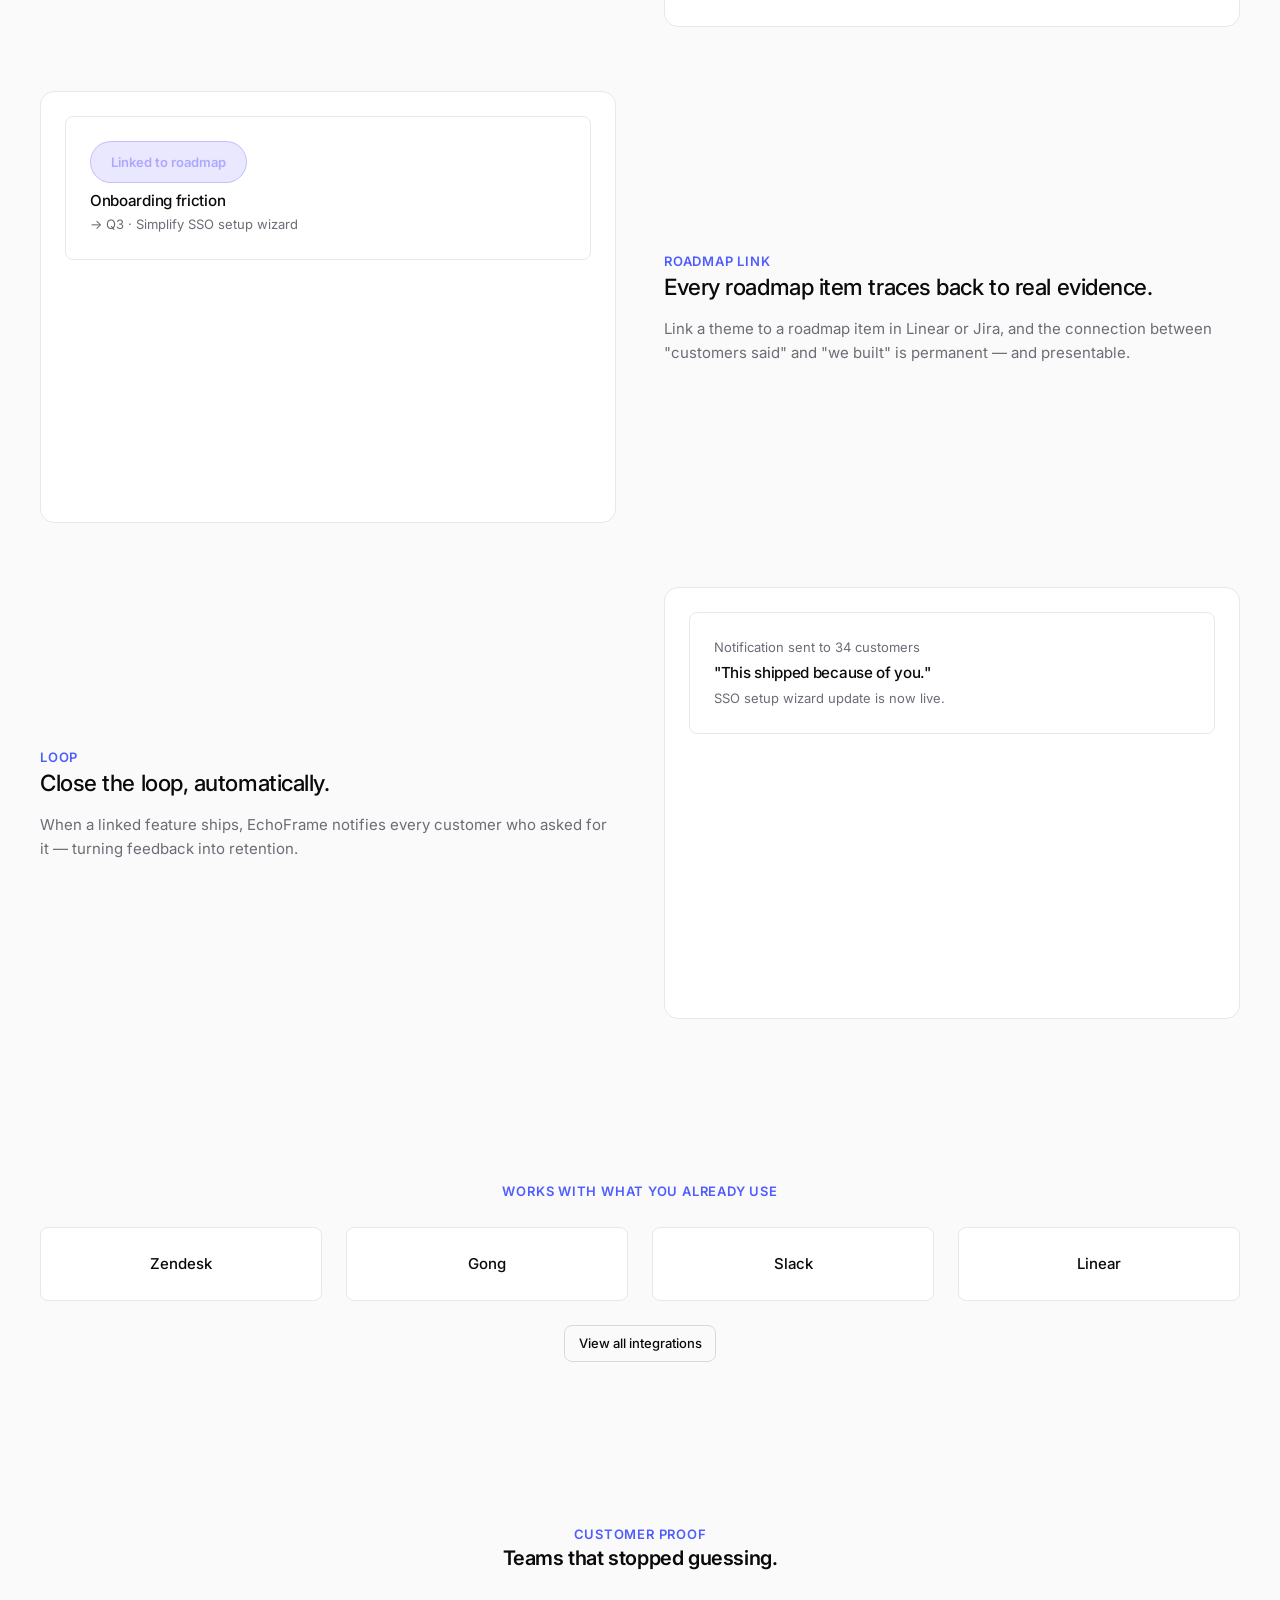
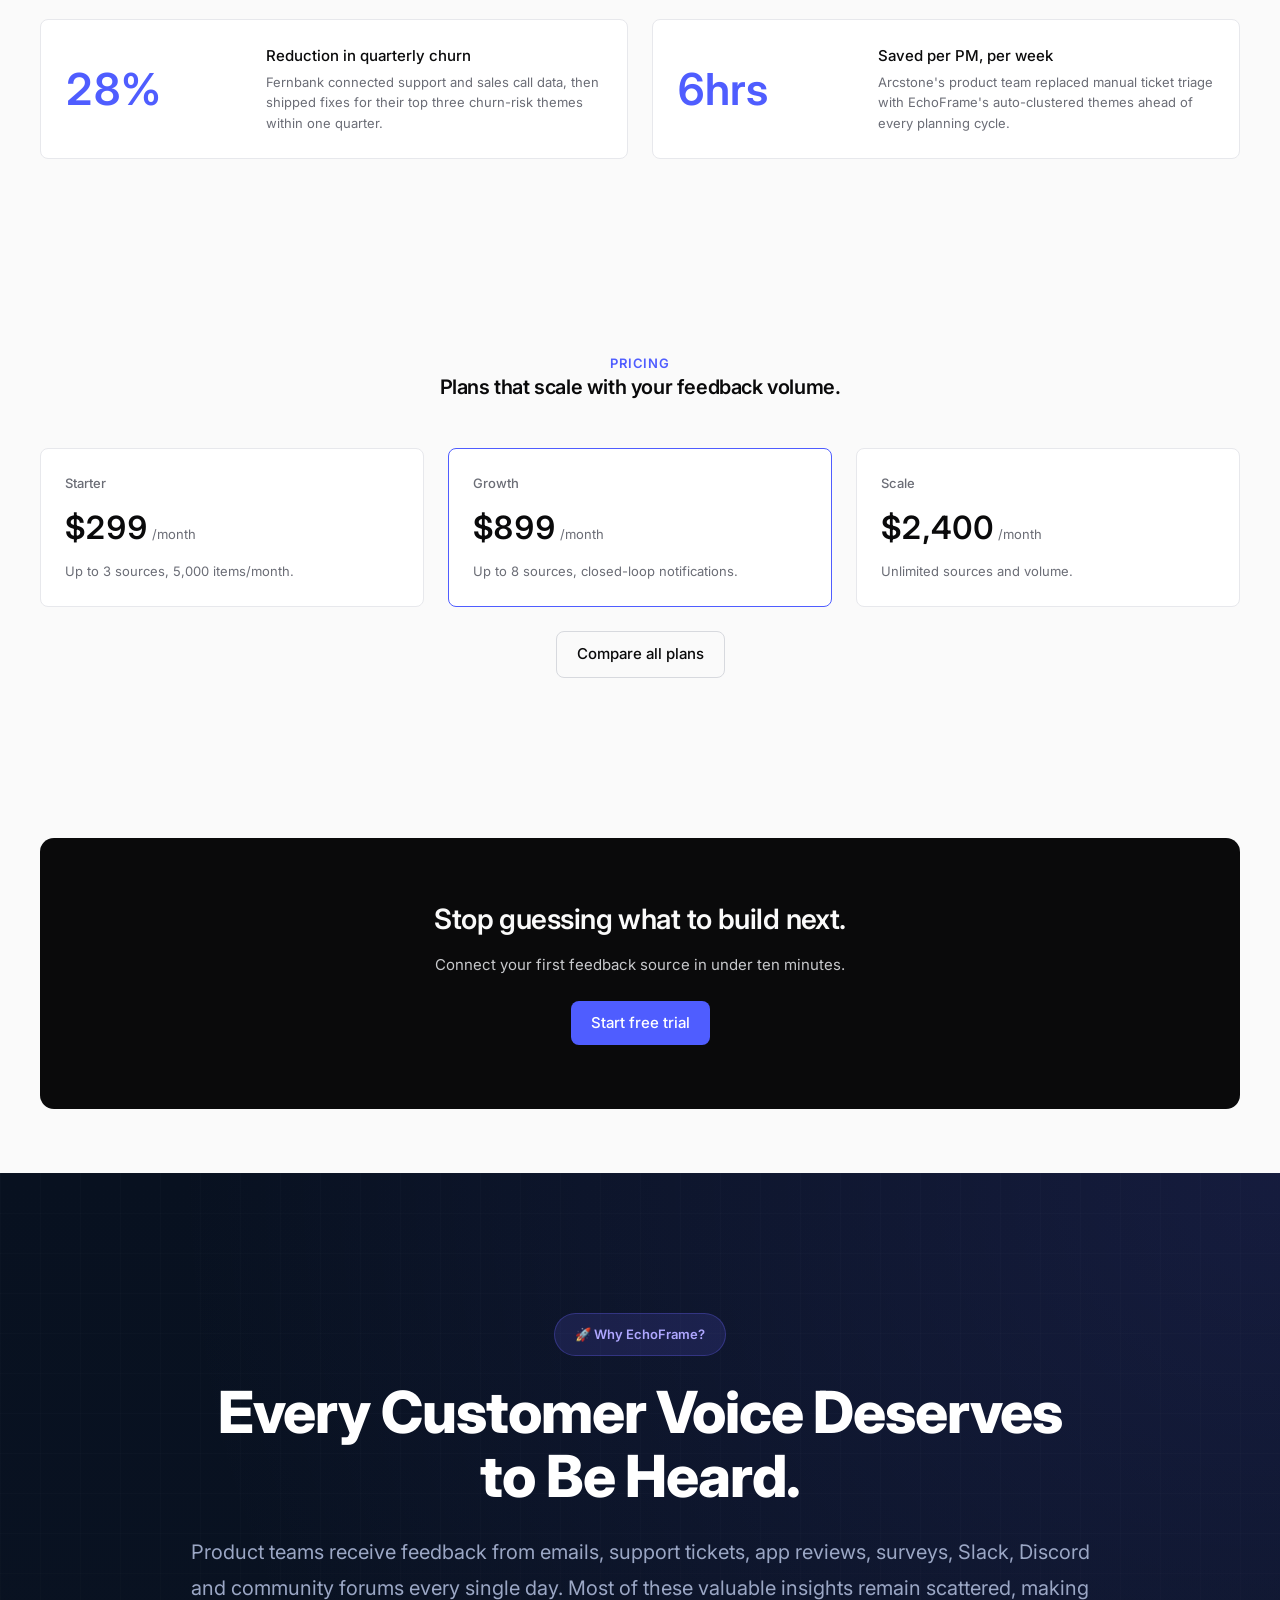
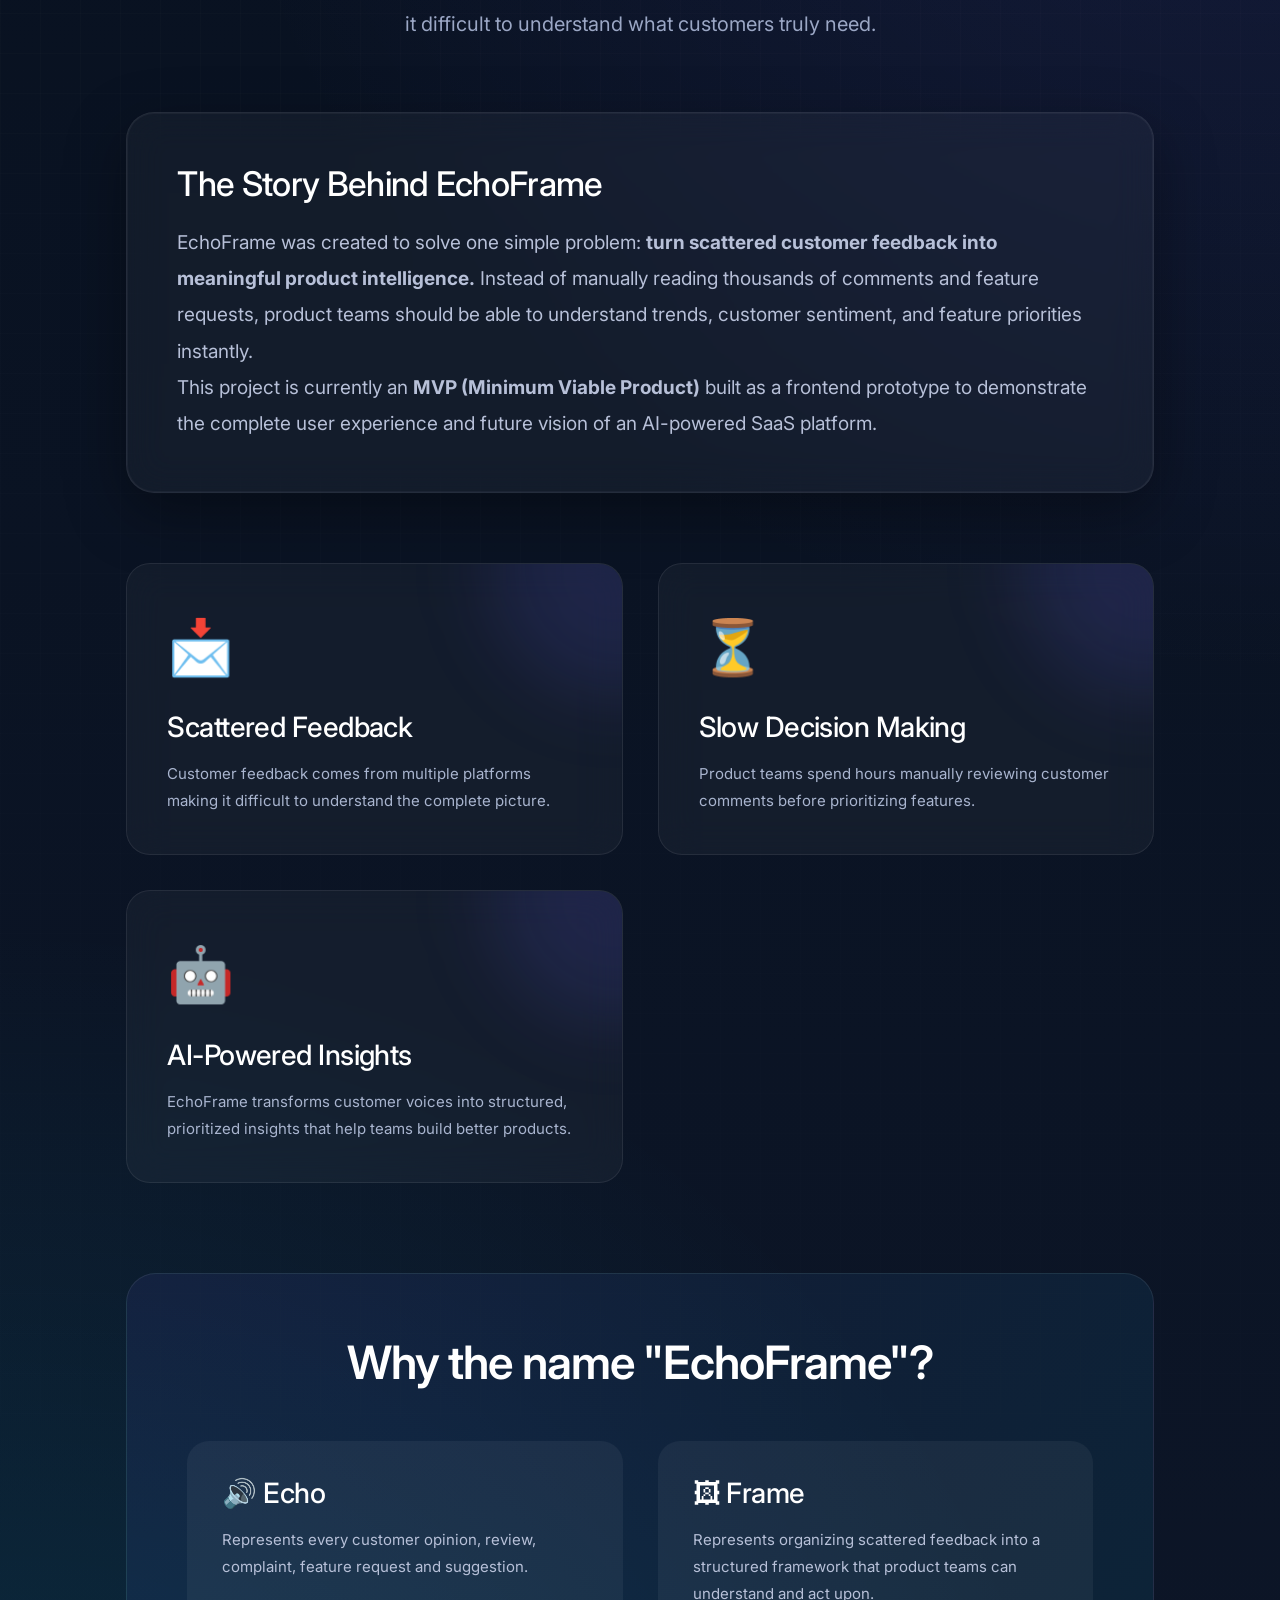
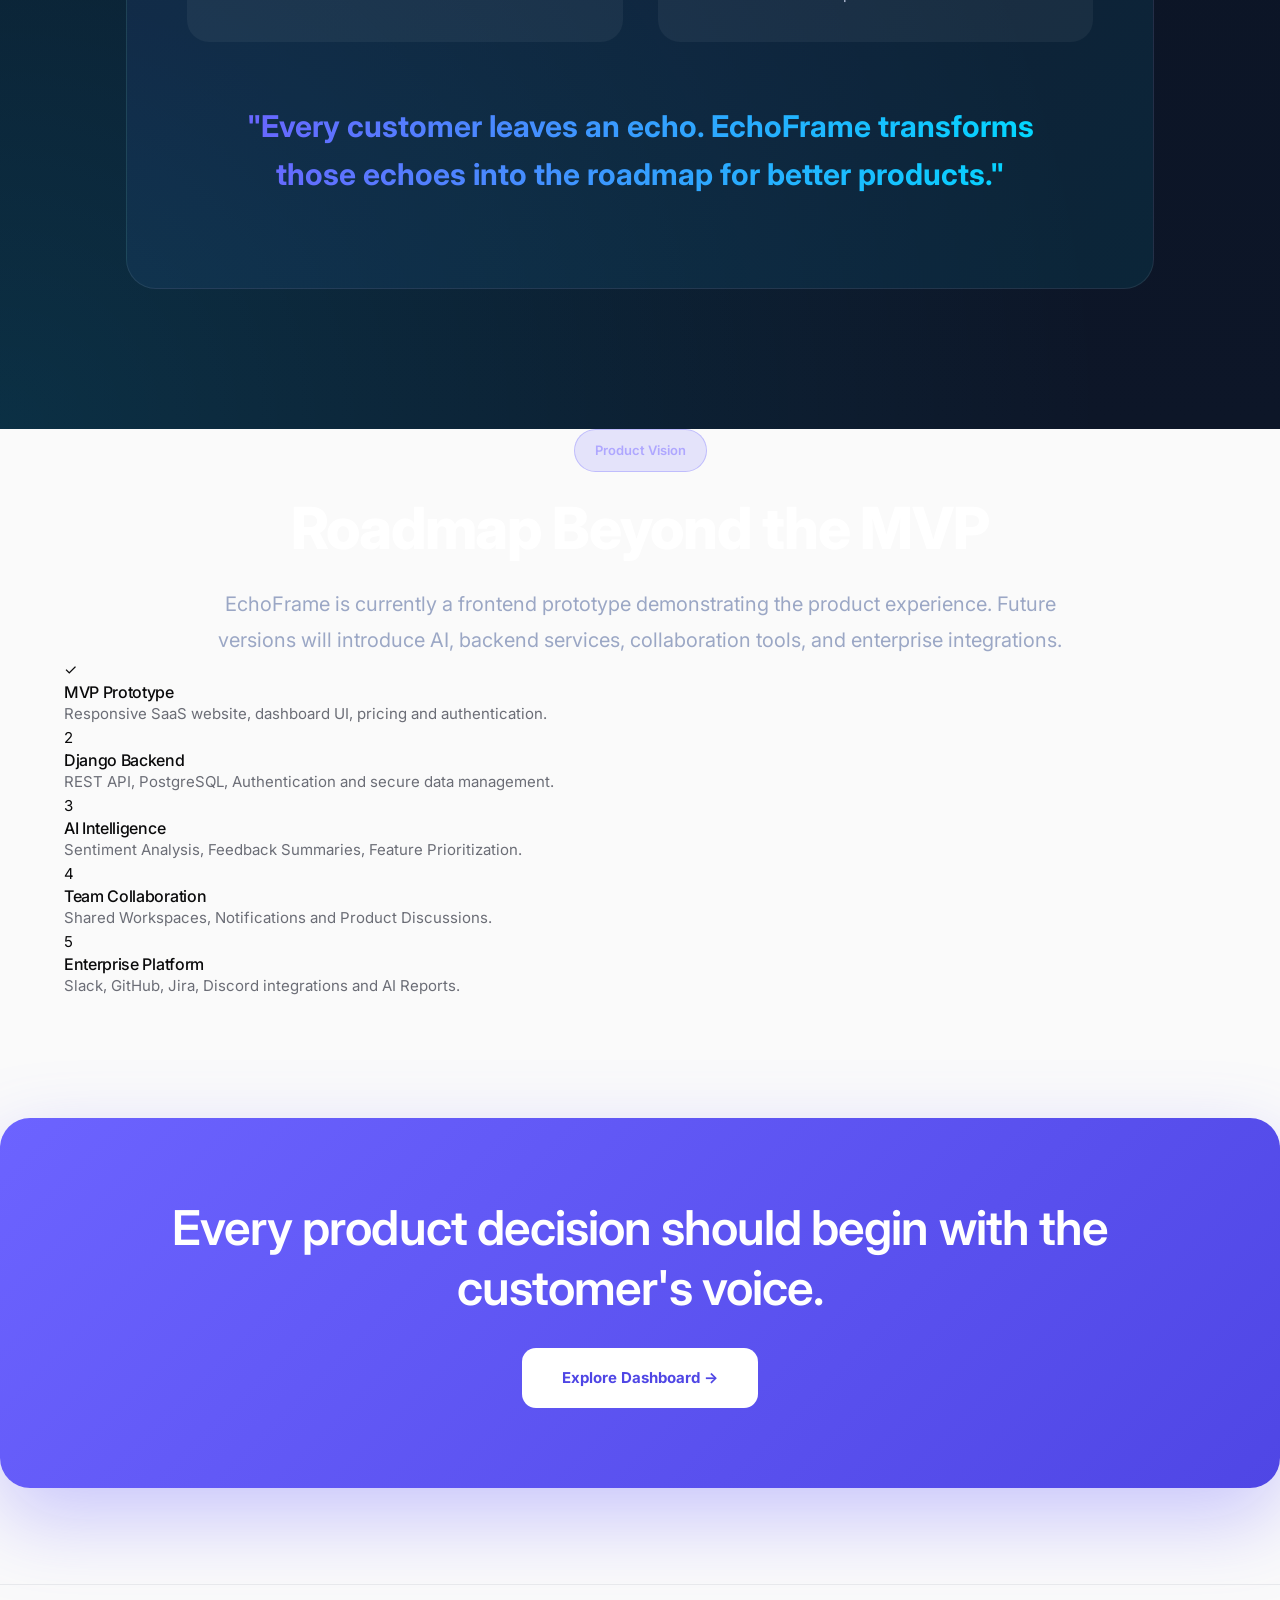
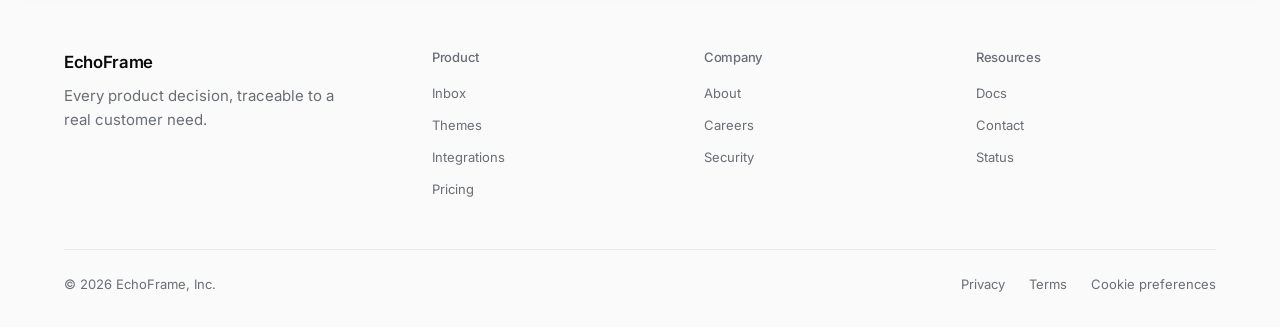
==== commit 71552a29: "2 Future roadmap.." ====
--- a/index.html
+++ b/index.html
@@ -445,7 +445,7 @@
     <div class="container">
 
         <div class="section-header">
-            <span class="badge">Future Vision</span>
+            <span class="badge">Product Vision</span>
             <h2>Roadmap Beyond the MVP</h2>
 
             <p>
@@ -502,6 +502,20 @@
         </div>
 
     </div>
+    <div class="vision-banner">
+
+    <h2>
+        Every product decision should begin
+        with the customer's voice.
+    </h2>
+
+    <a href="dashboard.html" class="btn-primary">
+
+        Explore Dashboard →
+
+    </a>
+
+</div>
 
 </section>
 
--- a/css/premium.css
+++ b/css/premium.css
@@ -359,98 +359,365 @@
   .dashboard-grid { gap: var(--space-2); }
 }
 
+/* ===========================
+   WHY ECHOFRAME
+=========================== */
 
 .why-echoframe{
-    padding:120px 8%;
-    background:#0f172a;
-}
-
-.story-card,
+    position:relative;
+    padding:140px 8%;
+    overflow:hidden;
+
+    background:
+        radial-gradient(circle at top right,#6C63FF22,transparent 40%),
+        radial-gradient(circle at bottom left,#00D9FF22,transparent 40%),
+        linear-gradient(180deg,#081120 0%,#0D1628 100%);
+}
+
+.why-echoframe::before{
+    content:"";
+    position:absolute;
+    inset:0;
+    background-image:
+        linear-gradient(rgba(255,255,255,.04) 1px,transparent 1px),
+        linear-gradient(90deg,rgba(255,255,255,.04) 1px,transparent 1px);
+
+    background-size:40px 40px;
+    mask-image:linear-gradient(black,transparent);
+    opacity:.4;
+}
+
+.section-header{
+    position:relative;
+    z-index:2;
+    max-width:900px;
+    margin:auto;
+    text-align:center;
+}
+
+.section-header h2{
+
+    font-size:58px;
+    line-height:1.1;
+
+    font-weight:800;
+
+    color:#fff;
+
+    margin:25px 0;
+
+}
+
+.section-header p{
+
+    font-size:20px;
+
+    color:#9BA7C5;
+
+    line-height:1.8;
+
+}
+
+.badge{
+
+    display:inline-flex;
+
+    align-items:center;
+
+    gap:8px;
+
+    padding:10px 20px;
+
+    border-radius:50px;
+
+    background:rgba(108,99,255,.15);
+
+    border:1px solid rgba(108,99,255,.3);
+
+    color:#AFA7FF;
+
+    font-weight:600;
+
+}
+
+.story-card{
+
+    position:relative;
+
+    margin:70px auto;
+
+    max-width:1200px;
+
+    padding:50px;
+
+    border-radius:28px;
+
+    background:rgba(255,255,255,.04);
+
+    border:1px solid rgba(255,255,255,.08);
+
+    backdrop-filter:blur(18px);
+
+    box-shadow:
+
+        0 20px 60px rgba(0,0,0,.35),
+
+        inset 0 0 0 1px rgba(255,255,255,.04);
+
+}
+
+.story-card h3{
+
+    color:white;
+
+    font-size:34px;
+
+    margin-bottom:20px;
+
+}
+
+.story-card p{
+
+    color:#B7C0D8;
+
+    font-size:19px;
+
+    line-height:1.9;
+
+}
+
+.problem-grid{
+
+    display:grid;
+
+    grid-template-columns:repeat(auto-fit,minmax(320px,1fr));
+
+    gap:35px;
+
+    margin-top:70px;
+
+}
+
+.problem-card{
+
+    background:rgba(255,255,255,.04);
+
+    border:1px solid rgba(255,255,255,.08);
+
+    backdrop-filter:blur(18px);
+
+    border-radius:24px;
+
+    padding:40px;
+
+    transition:.4s;
+
+    position:relative;
+
+    overflow:hidden;
+
+}
+
+.problem-card::before{
+
+    content:"";
+
+    position:absolute;
+
+    width:250px;
+
+    height:250px;
+
+    background:#6C63FF22;
+
+    border-radius:50%;
+
+    top:-120px;
+
+    right:-120px;
+
+    filter:blur(40px);
+
+}
+
+.problem-card:hover{
+
+    transform:translateY(-12px);
+
+    border-color:#6C63FF;
+
+    box-shadow:0 20px 60px rgba(108,99,255,.18);
+
+}
+
+.problem-card .icon{
+
+    font-size:54px;
+
+    margin-bottom:20px;
+
+}
+
+.problem-card h3{
+
+    color:#fff;
+
+    font-size:28px;
+
+    margin-bottom:15px;
+
+}
+
+.problem-card p{
+
+    color:#A9B5CF;
+
+    line-height:1.8;
+
+}
+
 .meaning-card{
-    margin-top:40px;
+
+    margin-top:90px;
+
+    padding:60px;
+
+    border-radius:30px;
+
+    background:linear-gradient(135deg,#6C63FF15,#00D9FF15);
+
+    border:1px solid rgba(255,255,255,.08);
+
+}
+
+.meaning-card h2{
+
+    color:white;
+
+    text-align:center;
+
+    font-size:46px;
+
+    margin-bottom:50px;
+
+}
+
+.meaning-grid{
+
+    display:grid;
+
+    grid-template-columns:repeat(auto-fit,minmax(320px,1fr));
+
+    gap:35px;
+
+}
+
+.meaning-box{
+
     background:rgba(255,255,255,.05);
-    padding:40px;
-    border-radius:20px;
-    border:1px solid rgba(255,255,255,.08);
-}
-
-.problem-grid{
-    display:grid;
-    grid-template-columns:repeat(auto-fit,minmax(250px,1fr));
-    gap:25px;
-    margin:50px 0;
-}
-
-.problem-card{
-    background:#161b2f;
-    padding:30px;
-    border-radius:18px;
+
+    padding:35px;
+
+    border-radius:22px;
+
     transition:.3s;
-}
-
-.problem-card:hover{
+
+}
+
+.meaning-box:hover{
+
     transform:translateY(-8px);
-}
-
-.problem-card .icon{
-    font-size:40px;
+
+}
+
+.meaning-box h3{
+
+    color:white;
+
+    font-size:28px;
+
     margin-bottom:15px;
-}
-
-.meaning-grid{
-    display:grid;
-    grid-template-columns:repeat(auto-fit,minmax(300px,1fr));
-    gap:25px;
-    margin:30px 0;
-}
-
-.meaning-box{
-    background:#161b2f;
-    padding:30px;
-    border-radius:18px;
+
+}
+
+.meaning-box p{
+
+    color:#B7C0D8;
+
+    line-height:1.8;
+
 }
 
 blockquote{
-    margin-top:30px;
-    font-size:22px;
+
+    margin-top:60px;
+
     text-align:center;
-    color:#7c5cff;
-    font-weight:600;
-}
-
-.roadmap{
-    padding:120px 8%;
-    background:#08111f;
-}
-
-.timeline{
-    margin-top:60px;
-}
-
-.timeline-item{
-    display:flex;
-    gap:25px;
-    margin-bottom:35px;
-    align-items:flex-start;
-}
-
-.timeline-item span{
-    width:55px;
-    height:55px;
-    background:#7c5cff;
+
     color:white;
-    border-radius:50%;
-    display:flex;
-    align-items:center;
-    justify-content:center;
-    font-weight:bold;
-    flex-shrink:0;
-}
-
-.timeline-item.completed span{
-    background:#00d084;
-}
-
-.timeline-item h3{
-    margin-bottom:10px;
+
+    font-size:30px;
+
+    font-weight:700;
+
+    line-height:1.6;
+
+    background:linear-gradient(90deg,#6C63FF,#00D9FF);
+
+    -webkit-background-clip:text;
+
+    -webkit-text-fill-color:transparent;
+
+}
+
+.vision-banner{
+
+margin-top:120px;
+
+text-align:center;
+
+padding:80px;
+
+border-radius:30px;
+
+background:linear-gradient(135deg,#6C63FF,#4F46E5);
+
+box-shadow:0 30px 80px rgba(108,99,255,.35);
+
+}
+
+.vision-banner h2{
+
+color:white;
+
+font-size:48px;
+
+margin-bottom:30px;
+
+}
+
+.vision-banner a{
+
+display:inline-block;
+
+padding:18px 40px;
+
+background:white;
+
+color:#4F46E5;
+
+font-weight:700;
+
+border-radius:14px;
+
+text-decoration:none;
+
+transition:.3s;
+
+}
+
+.vision-banner a:hover{
+
+transform:translateY(-5px);
+
 }
